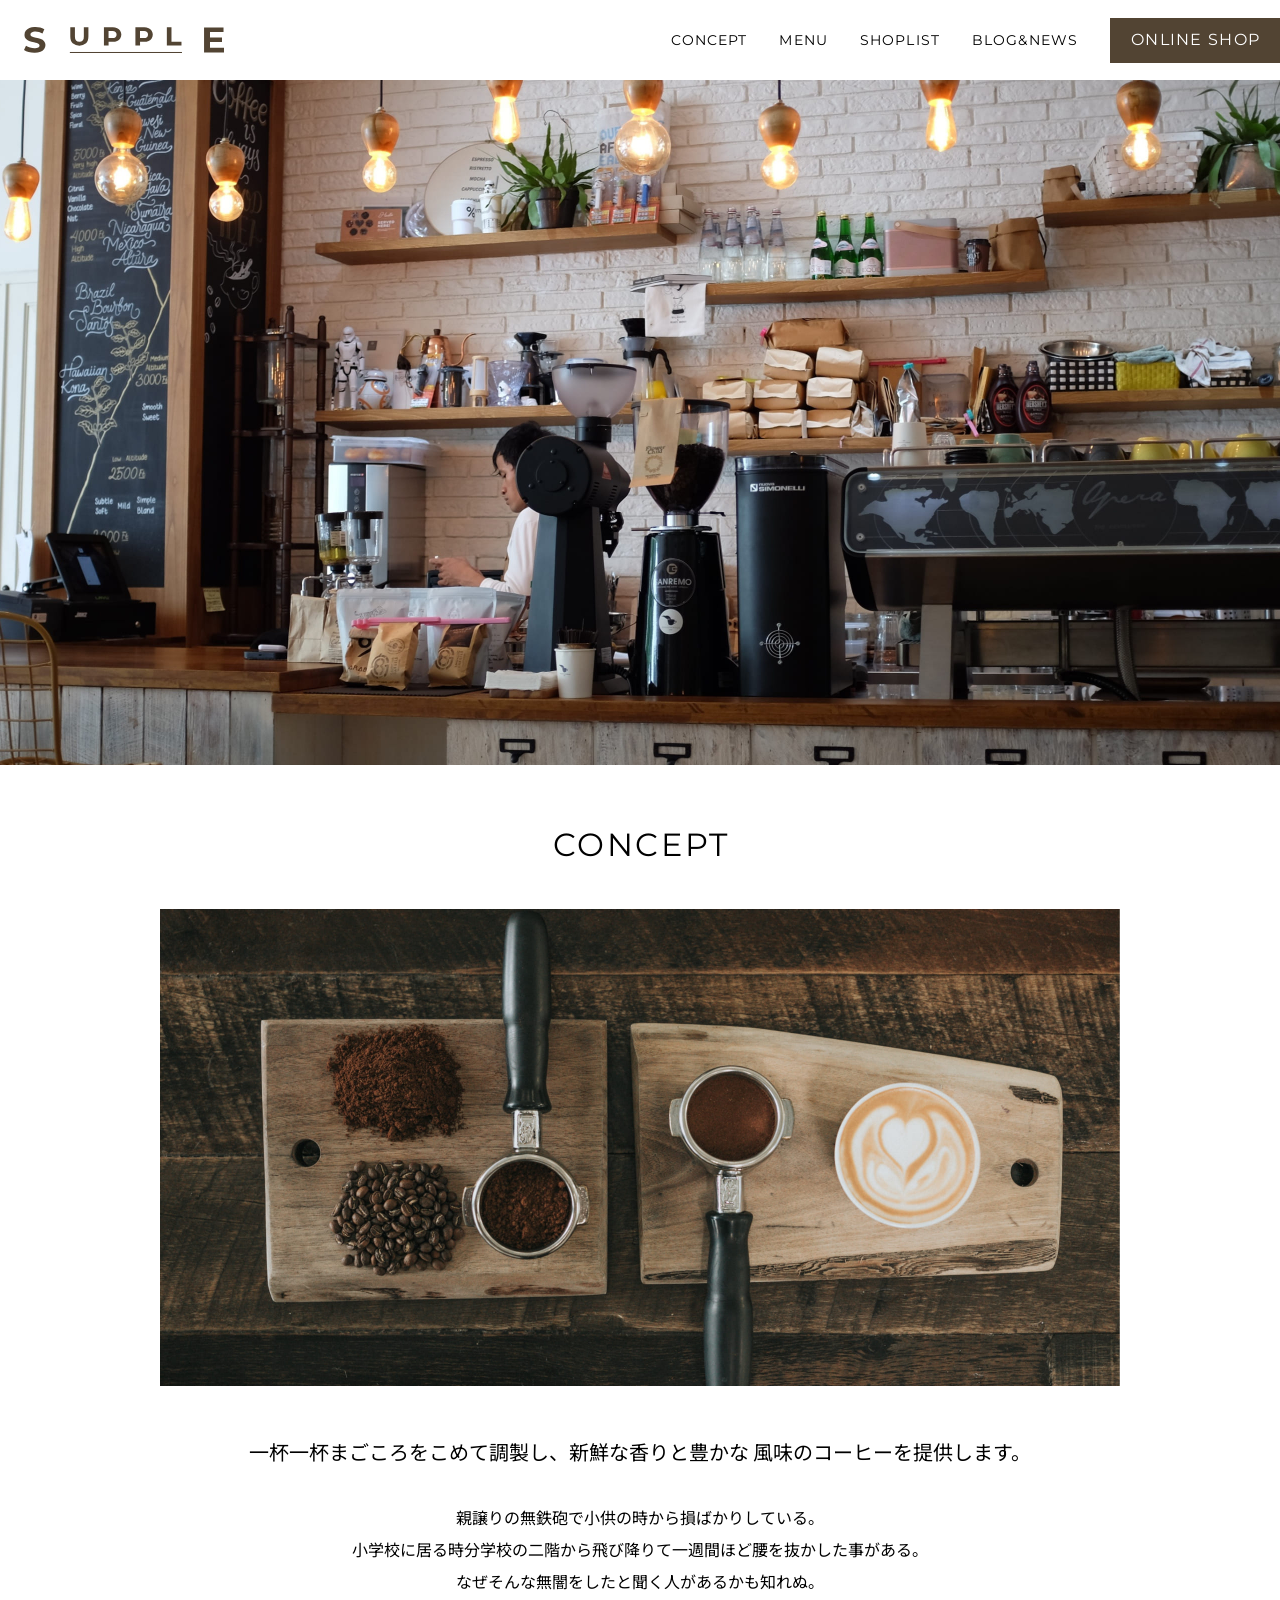
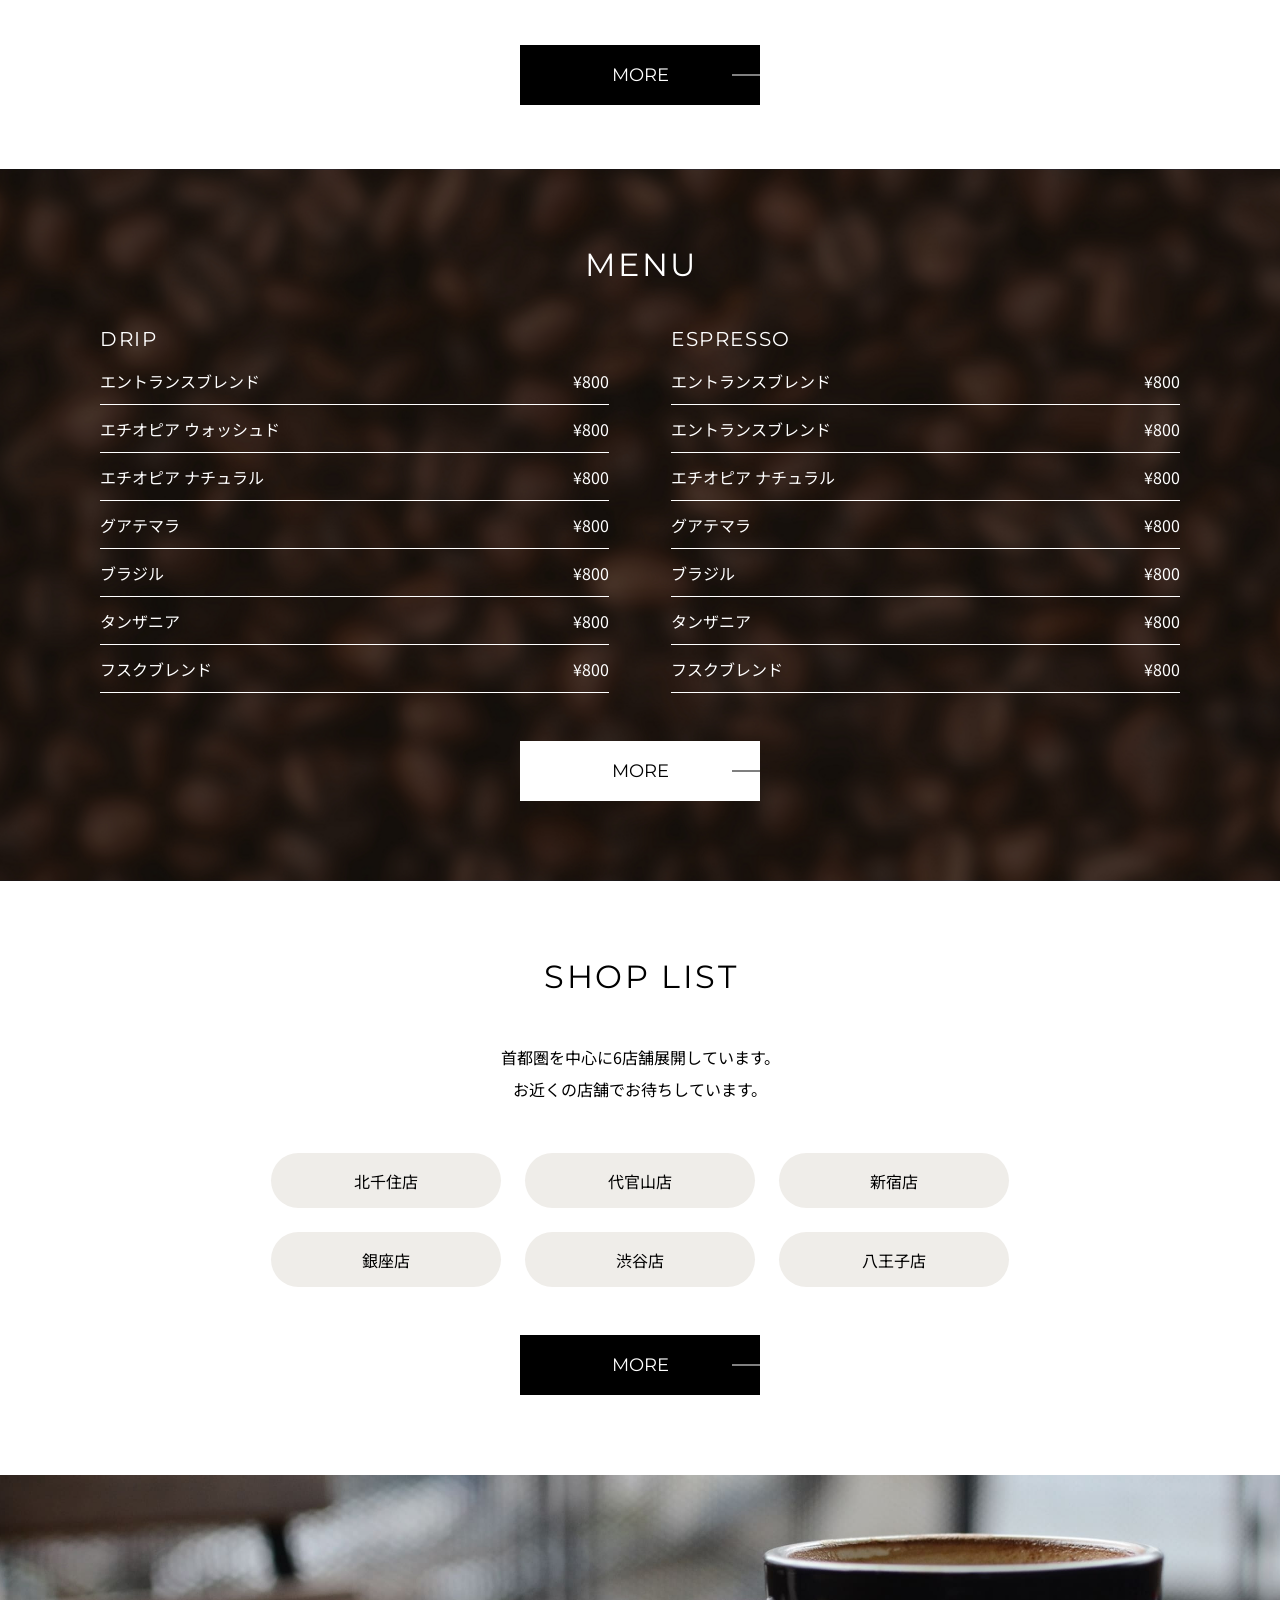
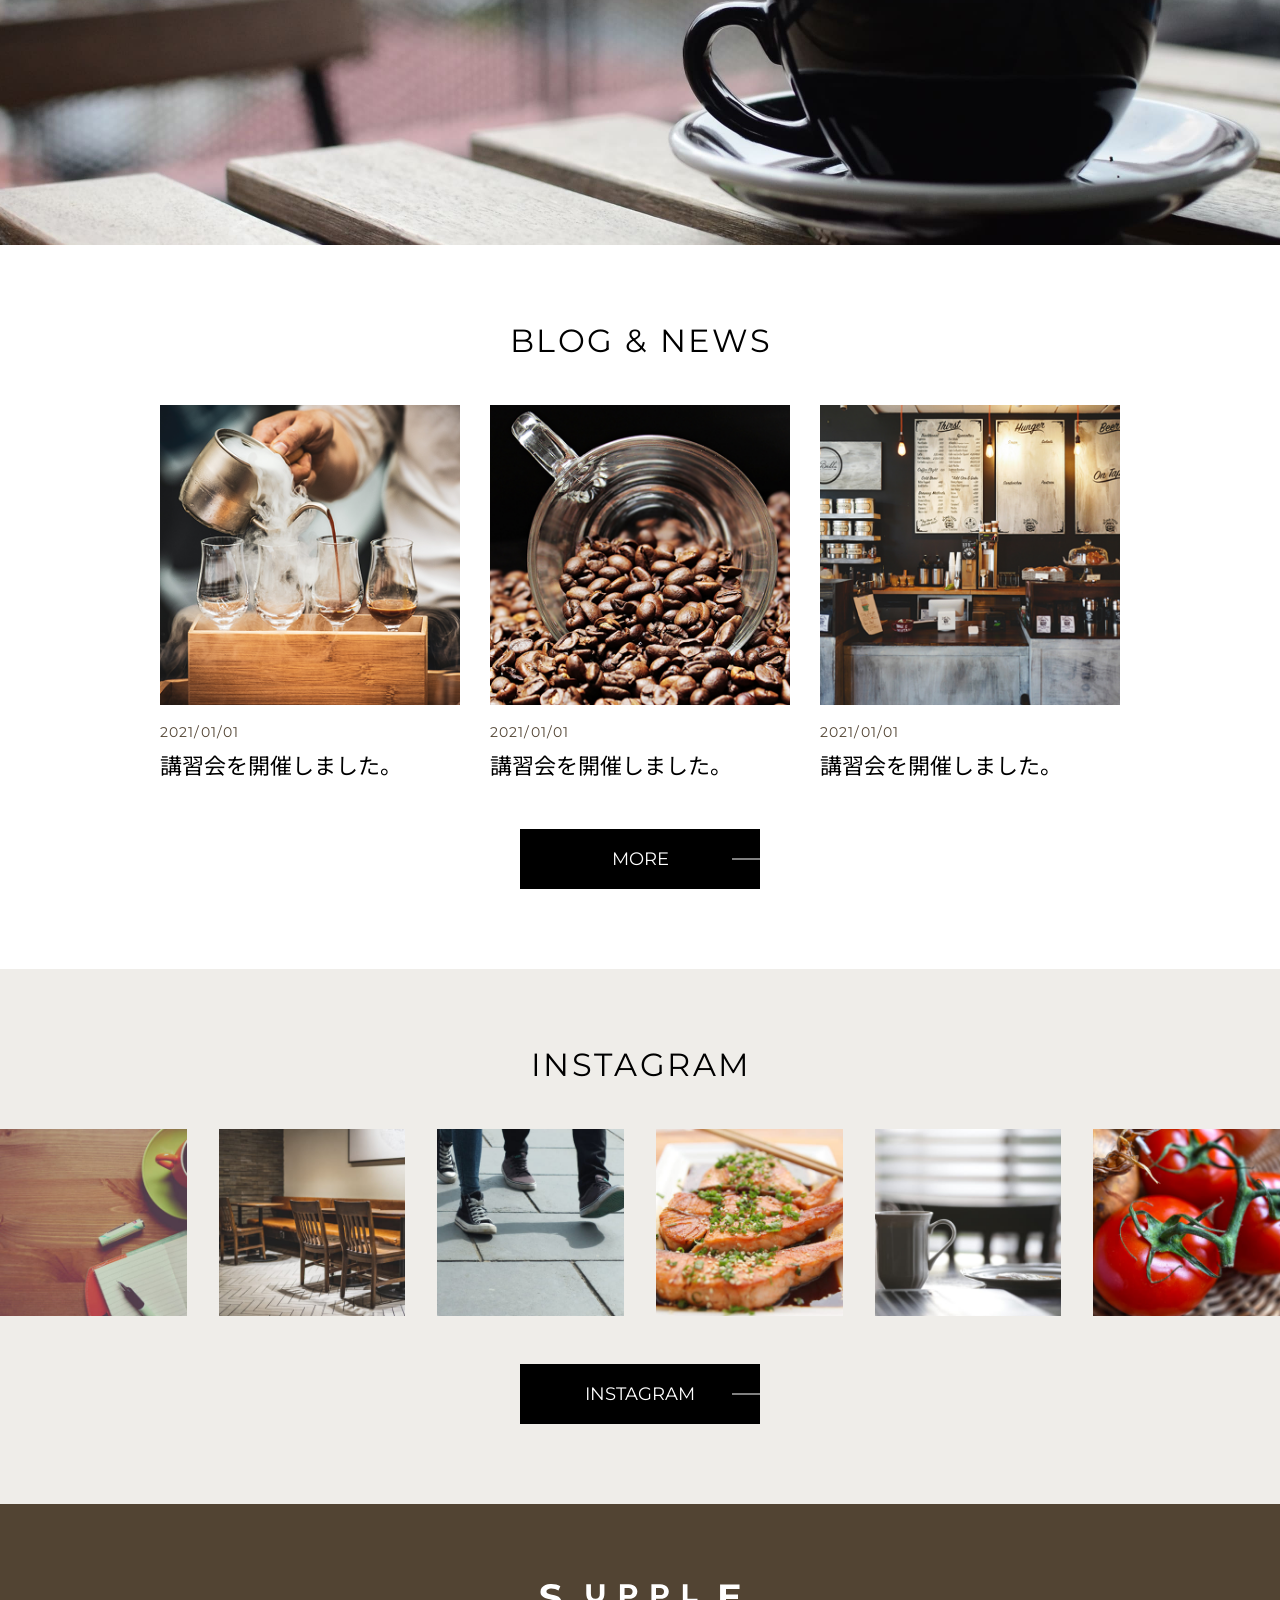
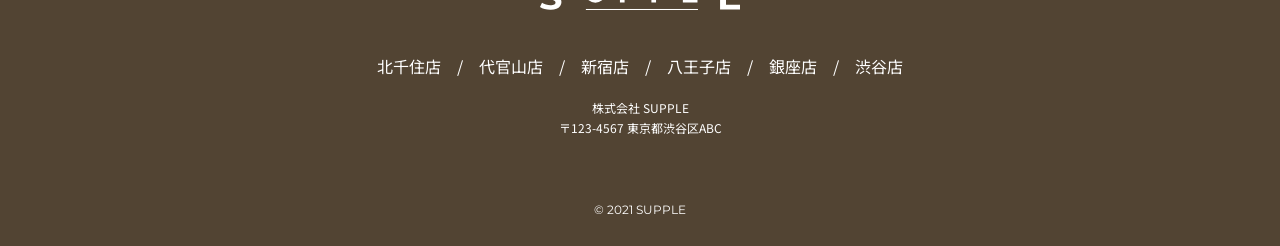
==== index.html @ 5e5ac9fe "Update and rename index.htm to index.html" ====
<!DOCTYPE html>
<html lang="ja">

<head>
    <meta charset="utf-8">
    <meta name="viewport" content="width=device-width,initial-scale=1" />
    <title>SUPPLE - コーヒー好きによるコーヒー好きのためのカフェ -</title>
    <meta name="description" content="SUPPLEはコーヒー好きのスタッフによるコーヒー好きのためのコーヒーだけを提供するこだわりのカフェです。" />
    <meta name="format-detection" content="telephone=no" />

    <!-- favicon/web-clip-icon -->
    <link rel="icon" href="favicon.ico" />
    <link rel="apple-touch-icon" href="webclip.png" />

    <!-- ogp -->
    <meta property="og:site_name" content="SUPPLE" />
    <meta property="og:url" content="#" />
    <meta property="og:type" content="website" />
    <meta property="og:title" content="SUPPLE - コーヒー好きによるコーヒー好きのためのカフェ -" />
    <meta property="og:description" content="SUPPLEはコーヒー好きのスタッフによるコーヒー好きのためのコーヒーだけを提供するこだわりのカフェです。" />
    <meta property="og:image" content="URL(絶対パス)" />
    <meta property="og:locale" content="ja_JP" />
    <meta name="twitter:card" content="summary_large_image" />
    <meta name="twitter:description" content="SUPPLEはコーヒー好きのスタッフによるコーヒー好きのためのコーヒーだけを提供するこだわりのカフェです。" />
    <meta name="twitter:image:src" content="URL(絶対パス)" />

    <!-- google fonts -->
    <link rel="preconnect" href="https://fonts.googleapis.com">
    <link rel="preconnect" href="https://fonts.gstatic.com" crossorigin>
    <link href="https://fonts.googleapis.com/css2?family=Montserrat:wght@400;700&family=Noto+Sans+JP&display=swap"
        rel="stylesheet">

    <!-- css -->
    <link rel="stylesheet" href="css/style.css" />

    <!-- js -->
    <script src="js/main.js" defer></script>
</head>

<body>
    <header class="header">
        <div class="header-wrapper">
            <div class="header-logo-nav-btn-wrapper">
                <h1 class="header-logo">
                    <a href="index.html">
                        <img class="header-logo-img" src="img/logo.svg" width="120" height="15" alt="SUPPLE">
                    </a>
                </h1>
                <div class="header-nav-btn-wrapper">
                    <nav class="header-nav header-nav--pc" aria-label="ヘッダーナビゲーション">
                        <ul class="header-nav-list header-nav-list--pc">
                            <li class="header-nav-item"><a href="concept.html">CONCEPT</a></li>
                            <li class="header-nav-item"><a href="menu.html">MENU</a></li>
                            <li class="header-nav-item"><a href="shoplist.html">SHOPLIST</a></li>
                            <li class="header-nav-item"><a href="blog-archive.html">BLOG&NEWS</a></li>
                        </ul>
                    </nav>
                    <a href="#" class="header-shop-button" target="_blank">
                        <span class="header-shop-button-text">ONLINE SHOP</span>
                    </a>
                </div>
            </div>
            <nav class="header-nav header-nav--sp" aria-label="ヘッダーナビゲーション">
                <ul class="header-nav-list header-nav-list--sp">
                    <li class="header-nav-item"><a href="concept.html">CONCEPT</a></li>
                    <li class="header-nav-item"><a href="menu.html">MENU</a></li>
                    <li class="header-nav-item"><a href="shoplist.html">SHOPLIST</a></li>
                    <li class="header-nav-item"><a href="blog-archive.html">BLOG&NEWS</a></li>
                </ul>
            </nav>
        </div>
    </header>

    <main>
        <div class="top-kv">
            <!-- 背景画像でキービジュアルを表示 -->
        </div>

        <section class="top-concept l-container-s">
            <h2 class="c-page-title">CONCEPT</h2>
            <div class="top-concept-wrapper u-mt">
                <img class="top-concept-img" src="img/pic-top-consept.jpg" width="324" height="162"
                    alt="コーヒー豆とラテアートが並んだ写真">
                <div class="top-concept-text-wrapper">
                    <p class="top-concept-main-text u-mt">
                        一杯一杯まごころをこめて調製し、新鮮な香りと豊かな 風味のコーヒーを提供します。
                    </p>
                    <p class="top-concept-sub-text">
                        <span>親譲りの無鉄砲で小供の時から損ばかりしている。</span>
                        <span>小学校に居る時分学校の二階から飛び降りて一週間ほど腰を抜かした事がある。</span>
                        <span>なぜそんな無闇をしたと聞く人があるかも知れぬ。</span>
                    </p>
                </div>
                <a class="c-button c-button--black c-button--center u-mt" href="concept.html">
                    <span class="c-button-text c-button-text--white">MORE</span>
                </a>
            </div>
        </section>

        <section class="top-menu">
            <div class="l-container u-ptb">
                <h2 class="c-page-title c-page-title--white">MENU</h2>
                <div class="top-menu-list-wrapper u-mt">
                    <div class="top-menu-list-box">
                        <h3 class="top-menu-title">DRIP</h3>
                        <ul class="top-menu-list">
                            <li class="top-menu-item">
                                <p class="top-menu-name">エントランスブレンド</p>
                                <p class="top-menu-price">¥800</p>
                            </li>
                            <li class="top-menu-item">
                                <p class="top-menu-name">エチオピア ウォッシュド</p>
                                <p class="top-menu-price">¥800</p>
                            </li>
                            <li class="top-menu-item">
                                <p class="top-menu-name">エチオピア ナチュラル</p>
                                <p class="top-menu-price">¥800</p>
                            </li>
                            <li class="top-menu-item">
                                <p class="top-menu-name">グアテマラ</p>
                                <p class="top-menu-price">¥800</p>
                            </li>
                            <li class="top-menu-item">
                                <p class="top-menu-name">ブラジル</p>
                                <p class="top-menu-price">¥800</p>
                            </li>
                            <li class="top-menu-item">
                                <p class="top-menu-name">タンザニア</p>
                                <p class="top-menu-price">¥800</p>
                            </li>
                            <li class="top-menu-item">
                                <p class="top-menu-name">フスクブレンド</p>
                                <p class="top-menu-price">¥800</p>
                            </li>
                        </ul>
                    </div>
                    <div class="top-menu-list-box">
                        <h3 class="top-menu-title">ESPRESSO</h3>
                        <ul class="top-menu-list">
                            <li class="top-menu-item">
                                <p class="top-menu-name">エントランスブレンド</p>
                                <p class="top-menu-price">¥800</p>
                            </li>
                            <li class="top-menu-item">
                                <p class="top-menu-name">エントランスブレンド</p>
                                <p class="top-menu-price">¥800</p>
                            </li>
                            <li class="top-menu-item">
                                <p class="top-menu-name">エチオピア ナチュラル</p>
                                <p class="top-menu-price">¥800</p>
                            </li>
                            <li class="top-menu-item">
                                <p class="top-menu-name">グアテマラ</p>
                                <p class="top-menu-price">¥800</p>
                            </li>
                            <li class="top-menu-item">
                                <p class="top-menu-name">ブラジル</p>
                                <p class="top-menu-price">¥800</p>
                            </li>
                            <li class="top-menu-item">
                                <p class="top-menu-name">タンザニア</p>
                                <p class="top-menu-price">¥800</p>
                            </li>
                            <li class="top-menu-item">
                                <p class="top-menu-name">フスクブレンド</p>
                                <p class="top-menu-price">¥800</p>
                            </li>
                        </ul>
                    </div>
                </div>
                <a class="c-button c-button--white c-button--center" href="menu.html">
                    <span class="c-button-text">MORE</span>
                </a>
            </div>
        </section>

        <section class="top-shop-list">
            <div class="l-container u-ptb">
                <div class="top-shop-list-wrapper">
                    <h2 class="c-page-title">SHOP LIST</h2>
                    <p class="top-shop-list-description u-mt">
                        <span>首都圏を中心に6店舗展開しています。</span>
                        <span>お近くの店舗でお待ちしています。</span>
                    </p>
                    <ul class="top-shop-list-box u-mt">
                        <li class="top-shop-list-item">北千住店</li>
                        <li class="top-shop-list-item">代官山店</li>
                        <li class="top-shop-list-item">新宿店</li>
                        <li class="top-shop-list-item">八王子店</li>
                        <li class="top-shop-list-item">銀座店</li>
                        <li class="top-shop-list-item">渋谷店</li>
                    </ul>
                    <a class="c-button c-button--black c-button--center u-mt" href="shoplist.html">
                        <span class="c-button-text c-button-text--white">MORE</span>
                    </a>
                </div>
            </div>
        </section>

        <div class="top-separate-bg">
            <!-- 背景画像でキービジュアルを表示 -->
        </div>

        <section class="top-blog-news">
            <div class="l-container-s u-ptb">
                <h2 class="c-page-title">BLOG & NEWS</h2>
                <div class="top-blog-news-card-wrapper u-mt">
                    <div class="c-posts-card-list">
                        <article class="c-post-card">
                            <a href="blog-single.html" class="c-post-card-link">
                                <img class="c-post-card-img" src="img/thumb-post.png" width="324" height="324"
                                    alt="コーヒー豆を注ぐ様子の写真">
                                <div class="c-date-wrapper">
                                    <time class="c-date-text" datetime="2021-01-01">2021/01/01</time>
                                    <p class="c-date-title">講習会を開催しました。</p>
                                </div>
                            </a>
                        </article>
                        <article class="c-post-card">
                            <a href="blog-single.html" class="c-post-card-link">
                                <img class="c-post-card-img" src="img/thumb-post02.png" width="324" height="324"
                                    alt="コーヒー豆がグラスから溢れる様子の写真">
                                <div class="c-date-wrapper">
                                    <time class="c-date-text" datetime="2021-01-01">2021/01/01</time>
                                    <p class="c-date-title">講習会を開催しました。</p>
                                </div>
                            </a>
                        </article>
                        <article class="c-post-card">
                            <a href="blog-single.html" class="c-post-card-link">
                                <img class="c-post-card-img" src="img/thumb-post03.png" width="324" height="324"
                                    alt="木目調で落ち着いた店舗のレジ前の写真">
                                <div class="c-date-wrapper">
                                    <time class="c-date-text" datetime="2021-01-01">2021/01/01</time>
                                    <p class="c-date-title">講習会を開催しました。</p>
                                </div>
                            </a>
                        </article>
                    </div>
                </div>
                <a class="c-button c-button--black c-button--center u-mt" href="blog-archive.html">
                    <span class="c-button-text c-button-text--white">MORE</span>
                </a>
            </div>
        </section>

        <section class="c-instagram">
            <div class="u-ptb">
                <h2 class="c-page-title">INSTAGRAM</h2>
                <div class="c-instagram-gridbox u-mt">
                    <img class="c-instagram-gridbox-item" src="img/pic-instagram-post.jpg" width="201" height="201"
                        alt="コーヒーとノート">
                    <img class="c-instagram-gridbox-item" src="img/pic-instagram-post02.jpg" width="201" height="201"
                        alt="店内の様子">
                    <img class="c-instagram-gridbox-item" src="img/pic-instagram-post03.jpg" width="201" height="201"
                        alt="店舗へ向かう様子">
                    <img class="c-instagram-gridbox-item" src="img/pic-instagram-post04.jpg" width="201" height="201"
                        alt="カフェメニューのグリル">
                    <img class="c-instagram-gridbox-item" src="img/pic-instagram-post05.jpg" width="201" height="201"
                        alt="テーブルの上に置かれたコーヒーの白黒写真">
                    <img class="c-instagram-gridbox-item" src="img/pic-instagram-post06.jpg" width="201" height="201"
                        alt="プチトマトの写真">
                </div>
                <a class="c-button c-button--center c-button--black u-mt" href="#">
                    <span class="c-button-text c-button-text--white">INSTAGRAM</span>
                </a>
            </div>
        </section>
    </main>

    <footer class="footer">
        <div class="l-container">
            <div class="footer-logo">
                <a href="index.html">
                    <img src="img/logo-white.svg" width="200" height="26" alt="supple" loading="lazy" />
                </a>
            </div>

            <nav class="footer-shop-nav" aria-label="フッターナビゲーション">
                <ul class="footer-shop-list">
                    <li class="footer-shop-item">北千住店</li>
                    <li class="footer-shop-item">代官山店</li>
                    <li class="footer-shop-item">新宿店</li>
                    <li class="footer-shop-item">八王子店</li>
                    <li class="footer-shop-item">銀座店</li>
                    <li class="footer-shop-item">渋谷店</li>
                </ul>
            </nav>

            <div class="footer-company-information">
                <span>株式会社 SUPPLE</span>
                <span>〒123-4567 東京都渋谷区ABC</span>
            </div>

            <small class="footer-copyright">&copy; 2021 SUPPLE</small>
        </div>
    </footer>
</body>

</html>
---- css/style.css ----
@charset "UTF-8";
/* ▼ グローバル ▼ */
/*!
global > color
------------------------------
*/
:root {
  --color-bg-primary: #524433;
  --color-bg-secondary: #efede9;
  --color-bg-black: #000000;
  --color-bg-white: #ffffff;
  --color-border-black: #000000;
  --color-border-white: #ffffff;
  --color-font-primary: #524433;
  --color-font-white: #ffffff;
  --color-font-base: #000000;
}

/*!
  global > content-width
  ------------------------------
  */
:root {
  --width-content-s: 960px;
  --width-content: 1080px;
  --width-content-l: 1200px;
}

/*!
  global > font
  ------------------------------
  */
:root {
  --font-family-base: "Noto Sans JP", sans-serif;
  --font-family-english: "Montserrat", sans-serif;
}

/* ▼ ファンデーション ▼ */
/*!
  foundation > reset
  ------------------------------
  */
html {
  color: #000;
  background: #fff;
}

body,
div,
dl,
dt,
dd,
ul,
ol,
li,
h1,
h2,
h3,
h4,
h5,
h6,
pre,
code,
form,
fieldset,
legend,
input,
textarea,
p,
blockquote,
th,
td {
  margin: 0;
  padding: 0;
}

table {
  border-collapse: collapse;
  border-spacing: 0;
  width: 100%;
}

fieldset,
img {
  border: 0;
}

address,
caption,
cite,
code,
dfn,
em,
strong,
th,
var {
  font-style: normal;
  font-weight: normal;
}

ol,
ul {
  list-style: none;
}

caption,
th {
  text-align: left;
}

h1,
h2,
h3,
h4,
h5,
h6 {
  font-size: 100%;
  font-weight: normal;
}

q:before,
q:after {
  content: "";
}

abbr,
acronym {
  border: 0;
  font-variant: normal;
}

sup {
  display: block;
}

sub {
  vertical-align: text-bottom;
}

input,
textarea,
select,
button {
  color: inherit;
  font-family: inherit;
  font-size: inherit;
  font-weight: inherit;
  line-height: inherit;
  font-size: 100%;
  border-radius: 0;
  border: none;
  appearance: none;
  -webkit-appearance: none;
  background-color: inherit;
}

input,
textarea,
select {
  font-size: 16px;
}

textarea {
  resize: vertical;
  display: block;
}

button {
  padding: 0;
  cursor: pointer;
}

legend {
  color: #000;
}

main {
  display: block;
}

a {
  text-decoration: none;
  color: inherit;
}

img {
  width: 100%;
  height: auto;
  vertical-align: bottom;
}

svg {
  display: block;
}

* {
  -webkit-font-smoothing: antialiased;
  -moz-osx-font-smoothing: grayscale;
  box-sizing: border-box;
}

*::before,
*::after {
  box-sizing: border-box;
}

/*!
  foundation > base
  ------------------------------
  */
body {
  line-height: 2;
  font-size: 14px;
  color: var(--color-font-base);
  font-family: var(--font-family-base);
}
@media screen and (min-width: 768px) {
  body {
    font-size: 16px;
  }
}

/* ▼ ユーティリティー ▼ */
/*!
  utility > utility
  ------------------------------
  */
.u-mt {
  margin-top: 40px !important;
}
@media screen and (min-width: 768px) {
  .u-mt {
    margin-top: 48px !important;
  }
}

.u-ptb {
  padding: 64px 0 !important;
}
@media screen and (min-width: 768px) {
  .u-ptb {
    padding: 80px 0 !important;
  }
}

.u-visually-hidden {
  position: absolute !important;
  white-space: nowrap !important;
  width: 1px !important;
  height: 1px !important;
  overflow: hidden !important;
  border: 0 !important;
  padding: 0 !important;
  clip: rect(0 0 0 0) !important;
  clip-path: inset(50%) !important;
  margin: -1px !important;
}

/* ▼ コンポーネント ▼ */
/*!
  component > button
  ------------------------------
  */
.c-button {
  display: grid;
  width: 220px;
  height: 50px;
  place-items: center;
  position: relative;
  transition: all 0.6s;
}
@media screen and (min-width: 768px) {
  .c-button {
    width: 240px;
    height: 60px;
  }
}
@media (any-hover: hover) {
  .c-button:hover {
    scale: 1.2;
  }
}

.c-button--center {
  margin-inline: auto;
}

.c-button--black {
  background-color: var(--color-bg-black);
}

.c-button--white {
  background-color: var(--color-bg-white);
}

.c-button--black::after {
  content: "";
  width: 24px;
  height: 1px;
  position: absolute;
  right: 0;
  top: 50%;
  transform: translate(0, -50%);
  background-color: var(--color-border-white);
}

.c-button--white::after {
  content: "";
  width: 24px;
  height: 1px;
  position: absolute;
  right: 0;
  top: 50%;
  transform: translate(0, -50%);
  background-color: var(--color-border-black);
}
@media screen and (min-width: 768px) {
  .c-button--black::after,
  .c-button--white::after {
    width: 28px;
  }
}

.c-button-text {
  font-family: var(--font-family-english);
  line-height: 1;
}
@media screen and (min-width: 768px) {
  .c-button-text {
    font-size: 18px;
  }
}

.c-button-text--white {
  color: var(--color-font-white);
}

/*!
  component > page-title
  ------------------------------
  */
.c-page-title {
  font-size: 24px;
  font-family: var(--font-family-english);
  letter-spacing: 0.08em;
  padding-left: 0.08em;
  line-height: 1;
  text-align: center;
}
@media screen and (min-width: 768px) {
  .c-page-title {
    font-size: 32px;
  }
}

.c-page-title--white {
  color: var(--color-font-white);
}

/*!
  component > page-kv
  ------------------------------
  */
.c-page-kv {
  width: 100%;
  height: 180px;
  padding-left: 18px;
  display: grid;
  align-items: center;
}
@media screen and (min-width: 768px) {
  .c-page-kv {
    height: 460px;
    padding: 0 143px;
  }
}

.c-page-kv--concept {
  background-image: url(../img/bg-concept-kv-sp.jpg);
  background-repeat: no-repeat;
  background-size: cover;
  background-position: center;
}
@media screen and (min-width: 768px) {
  .c-page-kv--concept {
    background-image: url(../img/bg-concept-kv.jpg);
  }
}

.c-page-kv--menu {
  background-image: url(../img/bg-menu-kv-sp.jpg);
  background-repeat: no-repeat;
  background-size: cover;
  background-position: center;
}
@media screen and (min-width: 768px) {
  .c-page-kv--menu {
    background-image: url(../img/bg-menu-kv.jpg);
  }
}

.c-page-kv-shoplist {
  background-image: url(../img/bg-shoplist-kv-sp.jpg);
  background-repeat: no-repeat;
  background-size: cover;
  background-position: center;
}
@media screen and (min-width: 768px) {
  .c-page-kv-shoplist {
    background-image: url(../img/bg-shoplist-kv.jpg);
  }
}

.c-page-kv--blog {
  background-image: url(../img/bg-blog-kv-sp.jpg);
  background-repeat: no-repeat;
  background-size: cover;
  background-position: center;
}
@media screen and (min-width: 768px) {
  .c-page-kv--blog {
    background-image: url(../img/bg-blog-kv.jpg);
  }
}

.c-page-kv--error {
  background-image: url(../img/bg-error-kv-sp.jpg);
  background-repeat: no-repeat;
  background-size: cover;
  background-position: bottom;
}
@media screen and (min-width: 768px) {
  .c-page-kv--404 {
    background-image: url(../img/bg-error-kv.jpg);
  }
}

.c-page-kv-title {
  color: var(--color-font-white);
  font-family: var(--font-family-english);
  font-size: 26px;
  letter-spacing: 0.08em;
  line-height: 1;
}
@media screen and (min-width: 768px) {
  .c-page-kv-title {
    font-size: 36px;
  }
}

/*!
  component > page-nation
  ------------------------------
  */
.c-page-nation-list {
  display: flex;
  justify-content: center;
  gap: 8px;
}

.c-page-nation-item {
  display: grid;
  place-items: center;
  width: 32px;
  height: 32px;
  line-height: 1;
  border: solid 1px var(--color-border-black);
  position: relative;
}
@media screen and (min-width: 768px) {
  .c-page-nation-item {
    width: 40px;
    height: 40px;
  }
}

.c-page-nation-item:nth-of-type(4) {
  border: none;
}

.c-page-nation-item--prev::before,
.c-page-nation-item--next::before {
  content: "";
  display: block;
  width: 8px;
  aspect-ratio: 1/1;
  border-top: 1px solid var(--color-border-black);
  border-right: 1px solid var(--color-border-black);
  position: absolute;
  top: 50%;
  left: 50%;
  translate: -50% -50%;
  pointer-events: none;
}

.c-page-nation-item--prev::before {
  rotate: -135deg;
}

.c-page-nation-item--next::before {
  rotate: 45deg;
}

.is-page-nation-item {
  color: var(--color-font-white);
  background-color: var(--color-bg-black);
  pointer-events: none;
}

.c-page-nation-link {
  display: grid;
  place-items: center;
  width: 100%;
  height: 100%;
}

/*!
  component > date
  ------------------------------
  */
.c-date-wrapper {
  display: grid;
  gap: 8px;
}

.c-date-text {
  font-family: var(--font-family-english);
  color: var(--color-font-primary);
  font-size: 12px;
  line-height: 1;
  letter-spacing: 0.08em;
}
@media screen and (min-width: 768px) {
  .c-date-text {
    font-size: 14px;
  }
}

.c-date-title {
  font-size: 18px;
  line-height: 1.55;
}
@media screen and (min-width: 768px) {
  .c-date-title {
    font-size: 22px;
  }
}

.c-date-title--large {
  font-size: 22px;
}
@media screen and (min-width: 768px) {
  .c-date-title--large {
    font-size: 26px;
  }
}

/*!
  component > post
  ------------------------------
  */
.c-post-card-link {
  display: grid;
  gap: 16px;
  transition: all 0.4s;
}
@media screen and (min-width: 768px) {
  .c-post-card-link {
    gap: 20px;
  }
}
@media (any-hover: hover) {
  .c-post-card-link:hover {
    opacity: 0.8;
    scale: 1.1;
  }
}

/*!
  component > posts
  ------------------------------
  */
.c-posts-card-list {
  display: grid;
  gap: 40px;
}
@media screen and (min-width: 500px) {
  .c-posts-card-list {
    display: grid;
    grid-template-columns: repeat(2, 1fr);
    gap: 48px 30px;
  }
}
@media screen and (min-width: 900px) {
  .c-posts-card-list {
    display: grid;
    grid-template-columns: repeat(3, 1fr);
  }
}

/*!
  component > instagram
  ------------------------------
  */
.c-instagram {
  background-color: var(--color-bg-secondary);
}

.c-instagram-gridbox {
  display: grid;
  grid-template-columns: repeat(3, 1fr);
  gap: 8px 9px;
}
@media screen and (min-width: 900px) {
  .c-instagram-gridbox {
    grid-template-columns: repeat(6, 1fr);
    gap: 32px;
  }
}

/* ▼ レイアウト ▼ */
/*!
  layout > container
  ------------------------------
  */
.l-container-l,
.l-container,
.l-container-s {
  width: 90%;
  margin: 0 auto;
}

.l-container-s {
  max-width: var(--width-content-s);
}

.l-container {
  max-width: var(--width-content);
}

.l-container-l {
  max-width: var(--width-content-l);
}

/*!
  layout > header
  ------------------------------
  */
.header-logo-nav-btn-wrapper {
  display: flex;
  gap: 82px;
  justify-content: end;
  align-items: center;
  height: 72px;
  padding: 16px 0;
}
@media screen and (min-width: 361px) {
  .header-logo-nav-btn-wrapper {
    justify-content: center;
  }
}
@media screen and (min-width: 900px) {
  .header-logo-nav-btn-wrapper {
    justify-content: space-between;
    height: 80px;
    padding-left: 24px;
  }
}
@media screen and (min-width: 768px) {
  .header-nav-btn-wrapper {
    display: flex;
    gap: 32px;
    align-items: center;
  }
}

.header-logo {
  width: 100%;
  max-width: 120px;
  height: auto;
}
@media screen and (min-width: 768px) {
  .header-logo {
    min-width: 200px;
  }
}

.header-logo img {
  display: block;
}

.header-nav {
  font-family: var(--font-family-english);
  font-size: 12px;
  letter-spacing: 0.08em;
}
@media screen and (min-width: 768px) {
  .header-nav {
    font-size: 14px;
  }
}

.header-nav--pc {
  display: none;
}
@media screen and (min-width: 900px) {
  .header-nav--pc {
    display: block;
  }
}

.header-nav--sp {
  display: grid;
  place-items: center;
  color: var(--color-font-white);
  background-color: var(--color-bg-primary);
  height: 40px;
}
@media screen and (min-width: 900px) {
  .header-nav--sp {
    display: none;
  }
}

.header-nav-list {
  display: flex;
}

.header-nav-list--sp {
  width: 320px;
  overflow: scroll;
  scrollbar-width: none;
}

.header-nav-list--sp::-webkit-scrollbar {
  display: none;
}

.header-nav-list--sp li {
  display: flex;
  align-items: center;
}

.header-nav-list--sp li:not(:last-of-type)::after {
  content: "";
  display: inline-block;
  background-color: var(--color-border-white);
  width: 1px;
  height: 15px;
  margin: 0 16px;
}

@media screen and (min-width: 768px) {
  .header-nav-list--pc {
    gap: 32px;
  }
}

.header-shop-button {
  display: grid;
  place-items: center;
  color: var(--color-font-white);
  background-color: var(--color-bg-primary);
  width: 140px;
  height: 40px;
}
@media screen and (min-width: 768px) {
  .header-shop-button {
    width: 170px;
    height: 45px;
  }
}

.header-shop-button-text {
  font-family: var(--font-family-english);
  font-size: 12px;
  letter-spacing: 0.08em;
  padding-left: 0.08em;
}
@media screen and (min-width: 768px) {
  .header-shop-button-text {
    font-size: 16px;
  }
}

/*!
  layout > footer
  ------------------------------
  */
.footer {
  background-color: var(--color-bg-primary);
  color: var(--color-font-white);
  padding: 64px 0 16px 0;
}
@media screen and (min-width: 768px) {
  .footer {
    padding: 80px 0 24px;
  }
}

.footer-logo {
  width: 120px;
  margin-inline: auto;
}
@media screen and (min-width: 768px) {
  .footer-logo {
    width: 200px;
  }
}

.footer-logo img {
  display: block;
}

.footer-shop-nav {
  margin-top: 24px;
}
@media screen and (min-width: 768px) {
  .footer-shop-nav {
    margin-top: 40px;
  }
}

.footer-shop-list {
  display: flex;
  flex-wrap: wrap;
  justify-content: center;
}

.footer-shop-item:not(:first-of-type)::before {
  content: "/";
  display: inline-block;
  margin: 0 14px;
}
@media screen and (min-width: 768px) {
  .footer-shop-item:not(:first-child)::before {
    margin: 0 16px;
  }
}

.footer-company-information {
  margin-top: 20px;
  display: grid;
  gap: 8px;
}

.footer-company-information span {
  display: block;
  font-size: 12px;
  line-height: 1;
  text-align: center;
}

.footer-copyright {
  font-family: var(--font-family-english);
  display: block;
  font-size: 12px;
  text-align: center;
  margin-top: 50px;
}
@media screen and (min-width: 768px) {
  .footer-copyright {
    margin-top: 64px;
  }
}

/* ▼ 固有ページ ▼ */
/*!
  page > top
  ------------------------------
  */
/* トップ_キービジュアル */
.top-kv {
  background-image: url(../img/bg-top-kv-sp.jpg);
  height: 500px;
  background-repeat: no-repeat;
  background-position: center;
  background-size: cover;
}
@media screen and (min-width: 768px) {
  .top-kv {
    background-image: url(../img/bg-top-kv.jpg);
    height: 685px;
  }
}
/* トップ_コンセプト */
.top-concept {
  padding: 64px 0;
}

.top-concept-text-wrapper {
  display: grid;
  gap: 24px;
  text-align: center;
}
@media screen and (min-width: 768px) {
  .top-concept-text-wrapper {
    gap: 32px;
  }
}
.top-concept-main-text {
  font-size: 16px;
  line-height: 1.75;
}
@media screen and (min-width: 768px) {
  .top-concept-main-text {
    font-size: 20px;
  }
}

@media screen and (min-width: 690px) {
  .top-concept-sub-text span:nth-child(2) {
    display: block;
  }
}

/* トップ_メニュー */
.top-menu {
  background-image: url(../img/bg-top-menu-sp.jpg);
  background-repeat: no-repeat;
  background-position: center;
  background-size: cover;
}
@media screen and (min-width: 768px) {
  .top-menu {
    background-image: url(../img/bg-top-menu.jpg);
  }
}

.top-menu-title {
  font-family: var(--font-family-english);
  font-size: 18px;
  line-height: 1;
  letter-spacing: 0.08em;
  margin-bottom: 16px;
}
@media screen and (min-width: 768px) {
  .top-menu-title {
    font-size: 20px;
  }
}

.top-menu-list-wrapper {
  display: flex;
  flex-direction: column;
  gap: 40px;
  color: var(--color-font-white);
  margin-bottom: 40px;
}
@media screen and (min-width: 768px) {
  .top-menu-list-wrapper {
    flex-direction: initial;
    justify-content: center;
    gap: 62px;
    margin-bottom: 48px;
  }
}

@media screen and (min-width: 768px) {
  .top-menu-list-box {
    width: 100%;
  }
}

.top-menu-item {
  display: flex;
  justify-content: space-between;
  border-bottom: 1px solid var(--color-border-white);
  padding-bottom: 7px;
}

.top-menu-item:not(:first-of-type) {
  padding-top: 8px;
}

/* トップ_ショップリスト */
.top-shop-list-description {
  text-align: center;
}

.top-shop-list-description span:first-child {
  display: block;
}

.top-shop-list-box {
  display: grid;
  grid-template-columns: repeat(2, 1fr);
  place-items: center;
  gap: 16px 14px;
}
@media screen and (min-width: 600px) {
  .top-shop-list-box {
    max-width: 738px;
    grid-template-columns: repeat(3, 1fr);
    gap: 24px;
    margin-inline: auto;
  }
}
@media screen and (min-width: 800px) {
  .top-shop-list-box {
    max-width: 738px;
    margin-inline: auto;
  }
}

.top-shop-list-item {
  display: grid;
  place-items: center;
  width: 155px;
  height: 45px;
  background-color: var(--color-bg-secondary);
  border-radius: 100vh;
}
@media screen and (min-width: 800px) {
  .top-shop-list-item {
    width: 230px;
    height: 55px;
  }
}

@media screen and (min-width: 600px) {
  .top-shop-list-item:nth-of-type(4) {
    order: 3;
  }
}

/* セパレート背景画像 */
.top-separate-bg {
  background-image: url(../img/bg-top-separate-sp.jpg);
  background-repeat: no-repeat;
  background-size: cover;
  background-position: center;
  height: 170px;
}
@media screen and (min-width: 786px) {
  .top-separate-bg {
    background-image: url(../img/bg-top-separate.jpg);
    height: 370px;
  }
}

/*!
  page > concept
  ------------------------------
  */
.concept-top-bg {
  background-image: url(../img/pic-concept.jpg);
  background-repeat: no-repeat;
  background-size: cover;
  background-position: center;
  height: 80px;
}
@media screen and (min-width: 768px) {
  .concept-top-bg {
    height: 270px;
  }
}

.concept-text-wrapper {
  display: grid;
  gap: 24px;
  text-align: center;
}
@media screen and (min-width: 768px) {
  .concept-text-wrapper {
    gap: 32px;
  }
}
.concept-main-text {
  font-size: 16px;
  line-height: 1.75;
}
@media screen and (min-width: 768px) {
  .concept-main-text {
    font-size: 20px;
  }
}

@media screen and (min-width: 690px) {
  .concept-sub-text span:nth-child(2) {
    display: block;
  }
}

.concept-bottom-bg {
  background-image: url(../img/pic-concept02.jpg);
  background-repeat: no-repeat;
  background-size: cover;
  background-position: center;
  height: 80px;
}
@media screen and (min-width: 768px) {
  .concept-bottom-bg {
    height: 270px;
  }
}

/*!
  page > menu
  ------------------------------
  */
.menu-text-wrapper {
  display: grid;
  gap: 24px;
  text-align: center;
}

.menu-list-item {
  display: flex;
  flex-direction: column;
  gap: 16px;
}
@media screen and (min-width: 361px) {
  .menu-list-item {
    align-items: center;
    text-align: center;
  }
}
@media screen and (min-width: 768px) {
  .menu-list-item {
    flex-direction: initial;
    gap: 48px;
    text-align: initial;
  }
}

.menu-list-img {
  width: 324px;
  height: auto;
}
@media screen and (min-width: 768px) {
  .menu-list-img {
    width: 280px;
  }
}

.menu-list-name {
  line-height: 1;
  font-size: 16px;
}
@media screen and (min-width: 768px) {
  .menu-list-name {
    font-size: 20px;
  }
}

.menu-sub-text span:nth-child(2) {
  display: block;
}

.menu-list-fee {
  line-height: 1;
  margin-top: 12px;
}
@media screen and (min-width: 768px) {
  .menu-list-fee {
    margin-top: 16px;
  }
}

.menu-list-description {
  margin-top: 12px;
}
@media screen and (min-width: 768px) {
  .menu-list-description {
    margin-top: 24px;
  }
}

/*!
  page > shop-list
  ------------------------------
  */
@media screen and (min-width: 600px) {
  .shop-list-box {
    display: grid;
    grid-template-columns: repeat(2, 1fr);
    gap: 24px;
  }
}
@media screen and (min-width: 1160px) {
  .shop-list-box {
    gap: 0;
  }
}

.shop-list-item {
  display: flex;
  flex-direction: column;
  gap: 16px;
}
@media screen and (min-width: 1160px) {
  .shop-list-item {
    flex-direction: initial;
    gap: 24px;
    align-items: center;
  }
}

@media screen and (min-width: 600px) {
  .shop-list-item:nth-of-type(2) {
    margin-top: 0 !important;
  }
}

@media screen and (min-width: 768px) {
  .shop-list-img {
    width: 285px;
    height: auto;
  }
}

.shop-list-contents {
  font-size: 12px;
  line-height: 1.55;
  display: grid;
  gap: 4px;
}
@media screen and (min-width: 768px) {
  .shop-list-contents {
    font-size: 14px;
  }
}

.shop-list-name {
  font-size: 16px;
}
@media screen and (min-width: 768px) {
  .shop-list-name {
    font-size: 20px;
  }
}

.shop-list-tel {
  font-size: 18px;
  font-family: var(--font-family-english);
}
@media screen and (min-width: 768px) {
  .shop-list-tel {
    font-size: 22px;
  }
}

.shop-list-tel-sp {
  display: block;
}
@media screen and (min-width: 768px) {
  .shop-list-tel-sp {
    display: none;
  }
}

.shop-list-tel-pc {
  display: none;
}
@media screen and (min-width: 768px) {
  .shop-list-tel-pc {
    display: block;
  }
}

/*!
  page > single
  ------------------------------
  */
.blog-single-header {
  display: grid;
  gap: 14px;
}
@media screen and (min-width: 768px) {
  .blog-single-header {
    gap: 18px;
  }
}

.blog-single-text-wrapper {
  display: grid;
  gap: 32px;
}
@media screen and (min-width: 768px) {
  .blog-single-text-wrapper {
    gap: 40px;
  }
}

/*!
  page > error
  ------------------------------
  */
.error-wrapper {
  width: 90%;
  margin: 0 auto;
  text-align: center;
}
@media screen and (min-width: 768px) {
  .error-wrapper {
    max-width: fit-content;
  }
}

@media screen and (min-width: 768px) {
  .error-message span:nth-child(2) {
    display: block;
  }
}
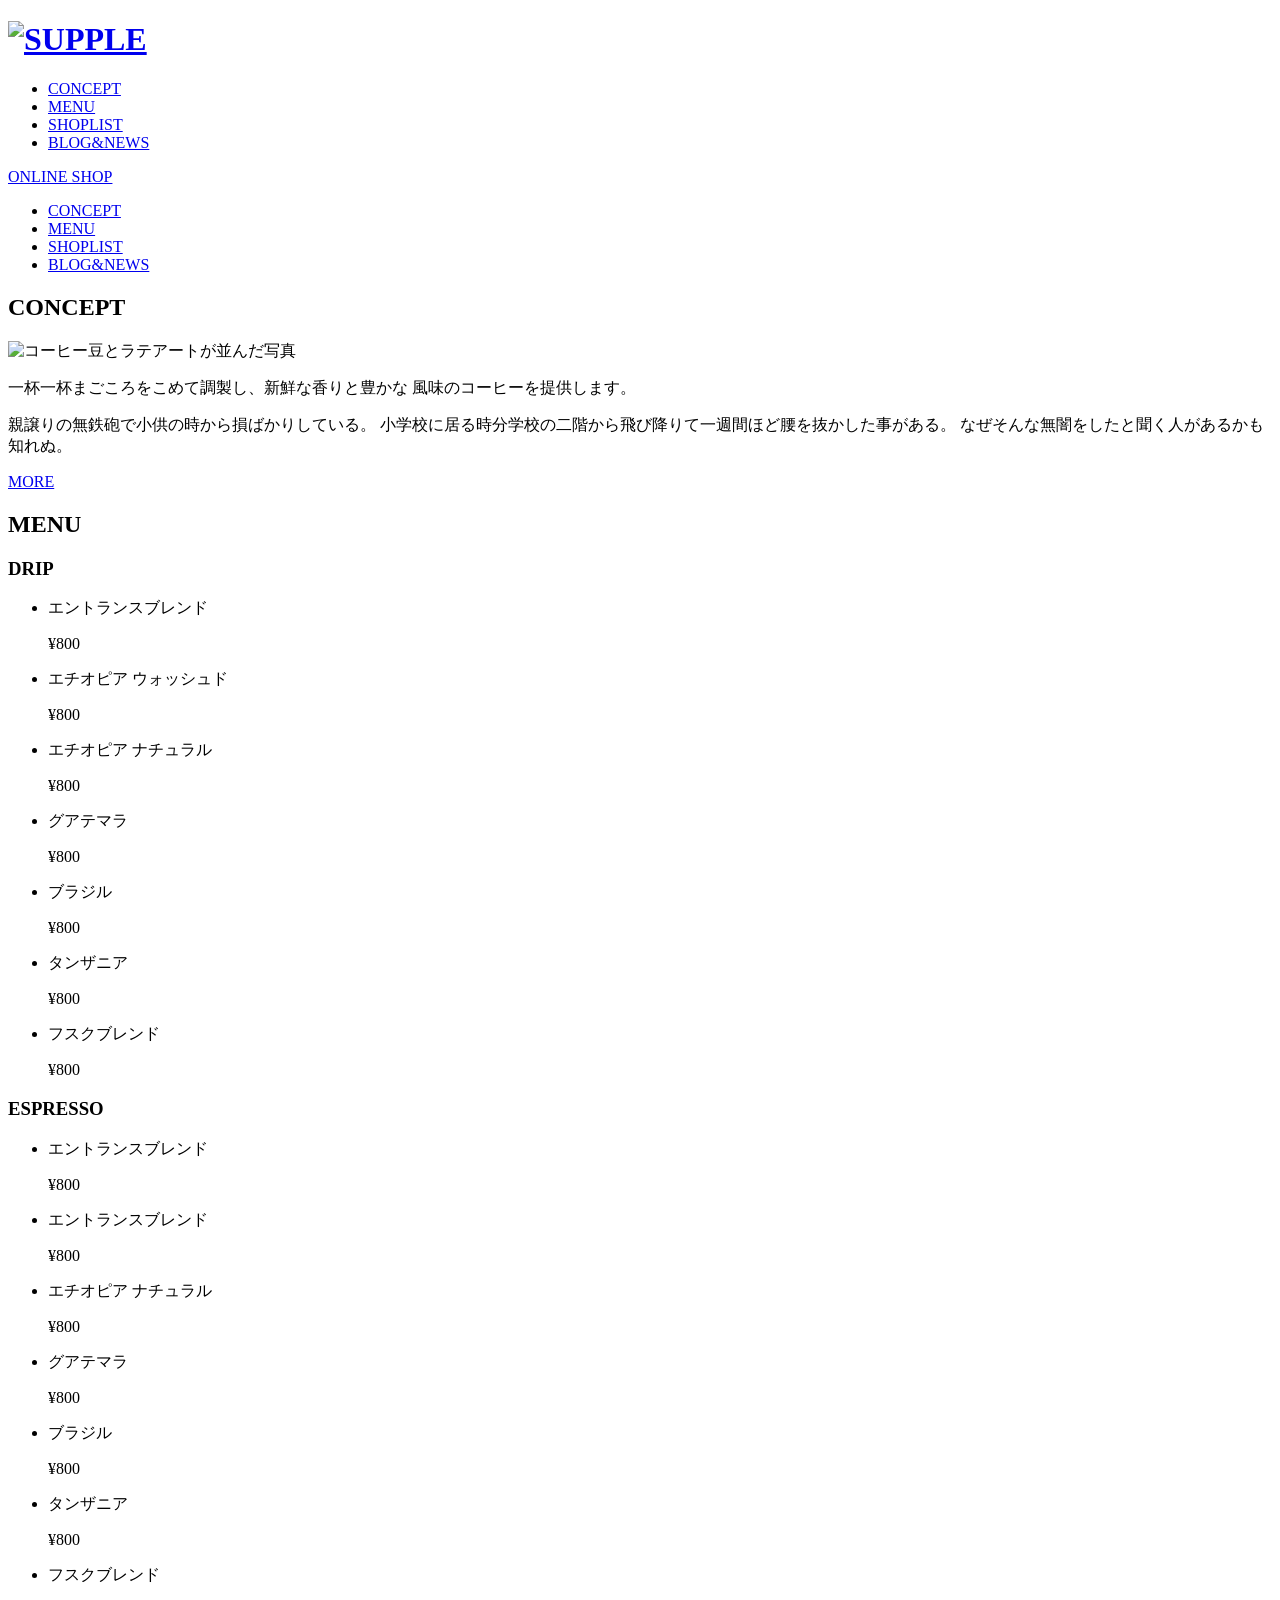
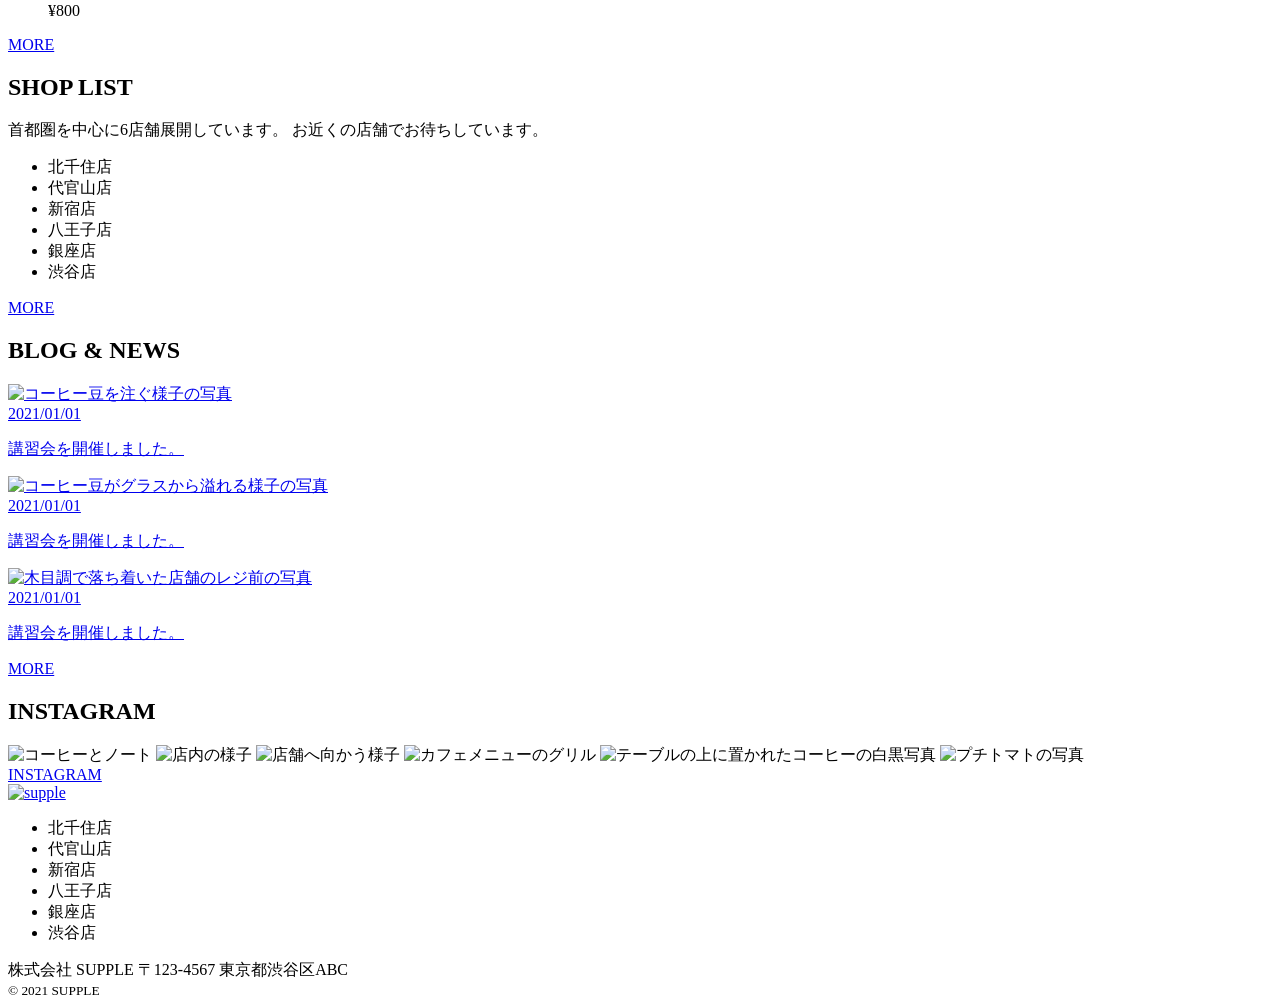
==== commit b04920a0: "Add files via upload" ====
--- a/index.html
+++ b/index.html
@@ -31,7 +31,7 @@
         rel="stylesheet">
 
     <!-- css -->
-    <link rel="stylesheet" href="css/style.css" />
+    <link rel="stylesheet" href="css/style.css">
 
     <!-- js -->
     <script src="js/main.js" defer></script>
@@ -298,3 +298,136 @@
 </body>
 
 </html>
+
+<!-------------------------------------------------------------
+    コンポーネント素材 
+-------------------------------------------------------------->
+<!-- ▼ セクションタイトル ▼ ---------------------------------------->
+<!-- <p class="c-page-title">title</p> -->
+
+<!-- ▼ ボタン ▼ ------------------------------------------------>
+<!-- <a class="c-button" href="#">
+        <span class="c-button-text">MORE</span>
+    </a> -->
+
+<!-- <a class="c-button c-button--black" href="#">
+        <span class="c-button-text c-button-text--white">MORE</span>
+    </a> -->
+
+<!-- <a class="c-button c-button--white" href="#">
+        <span class="c-button-text">MORE</span>
+    </a> -->
+
+<!-- ▼ キービジュアルテキスト ▼ ------------------------------------>
+<!-- <div class="c-page-kv c-page-kv--blog">
+        <p class="c-page-kv-title">CONCEPT</p>
+    </div> -->
+
+<!-- ▼ ページネーション ▼ ----------------------------------------->
+<!-- <div class="c-page-nation-wrapper">
+        <ul class="c-page-nation-list">
+            <li class="c-page-nation-item c-page-nation-item--prev">
+                <a class="c-page-nation-link" href="">
+                    <span class="u-visually-hidden">前のページ</span>
+                </a>
+            </li>
+            <li class="c-page-nation-item is-page-nation-item">
+                <span href="">1
+                    <span class="u-visually-hidden">現在のページ</span>
+                    <span class="u-visually-hidden">ページ目</span>
+                </span>
+            </li>
+            <li class="c-page-nation-item">
+                <a class="c-page-nation-link" href="">2
+                    <span class="u-visually-hidden">ページ目</span>
+                </a>
+            </li>
+            <li class="c-page-nation-item">
+                <span href="">•••
+                    <span class="u-visually-hidden">ページ表示の省略</span>
+                </span>
+            </li>
+            <li class="c-page-nation-item">
+                <a class="c-page-nation-link" href="">10
+                    <span class="u-visually-hidden">ページ目</span>
+                </a>
+            </li>
+            <li class="c-page-nation-item c-page-nation-item--next">
+                <a class="c-page-nation-link" href="">
+                    <span class="u-visually-hidden">次のページ</span>
+                </a>
+            </li>
+        </ul>
+    </div> -->
+
+<!-- ▼ 日付 ▼ ------------------------------------------------->
+<!-- <div class="c-date-wrapper">
+        <time class="c-date-text" datetime="2021-01-01">2021/1/1</time>
+        <p class="c-date-title">講習会を開催しました。</p>
+    </div> -->
+
+<!-- ▼ ブログカード(単体) ▼ --------------------------------------->
+<!-- <article class="c-post-card">
+    <a href="blog-single.html" class="c-post-card-link">
+        <img class="c-post-card-img" src="img/thumb-post.png" width="324" height="324" alt="">
+        <div class="c-date-wrapper">
+            <time class="c-date-text" datetime="2021-01-01">2021/01/01</time>
+            <p class="c-date-title">講習会を開催しました。</p>
+        </div>
+    </a>
+</article> -->
+
+<!-- ▼ ブログカード(複数) ▼ --------------------------------------->
+<!-- <div class="c-posts-card-list">
+    <article class="c-post-card">
+        <a href="blog-single.html" class="c-post-card-link">
+            <img class="c-post-card-img" src="img/thumb-post.png" width="324" height="324" alt="">
+            <div class="c-date-wrapper">
+                <time class="c-date-text" datetime="2021-01-01">2021/01/01</time>
+                <p class="c-date-title">講習会を開催しました。</p>
+            </div>
+        </a>
+    </article>
+    <article class="c-post-card">
+        <a href="blog-single.html" class="c-post-card-link">
+            <img class="c-post-card-img" src="img/thumb-post02.png" width="324" height="324" alt="">
+            <div class="c-date-wrapper">
+                <time class="c-date-text" datetime="2021-01-01">2021/01/01</time>
+                <p class="c-date-title">講習会を開催しました。</p>
+            </div>
+        </a>
+    </article>
+    <article class="c-post-card">
+        <a href="blog-single.html" class="c-post-card-link">
+            <img class="c-post-card-img" src="img/thumb-post03.png" width="324" height="324" alt="">
+            <div class="c-date-wrapper">
+                <time class="c-date-text" datetime="2021-01-01">2021/01/01</time>
+                <p class="c-date-title">講習会を開催しました。</p>
+            </div>
+        </a>
+    </article>
+</div> -->
+
+<!-- ▼ インスタグラムボックス ▼ ------------------------------------->
+<!-- <section class="c-instagram">
+    <div class="u-ptb">
+        <h2 class="c-page-title">INSTAGRAM</h2>
+        <div class="c-instagram-gridbox u-mt">
+            <img class="c-instagram-gridbox-item" src="img/pic-instagram-post.jpg" width="201" height="201"
+                alt="コーヒーとノート">
+            <img class="c-instagram-gridbox-item" src="img/pic-instagram-post02.jpg" width="201" height="201"
+                alt="店内の様子">
+            <img class="c-instagram-gridbox-item" src="img/pic-instagram-post03.jpg" width="201" height="201"
+                alt="店舗へ向かう様子">
+            <img class="c-instagram-gridbox-item" src="img/pic-instagram-post04.jpg" width="201" height="201"
+                alt="カフェメニューのグリル">
+            <img class="c-instagram-gridbox-item" src="img/pic-instagram-post05.jpg" width="201" height="201"
+                alt="テーブルの上に置かれたコーヒーの白黒写真">
+            <img class="c-instagram-gridbox-item" src="img/pic-instagram-post06.jpg" width="201" height="201"
+                alt="プチトマトの写真">
+        </div>
+        <a class="c-button c-button--center c-button--black u-mt" href="#">
+            <span class="c-button-text c-button-text--white">INSTAGRAM</span>
+        </a>
+    </div>
+</section> -->
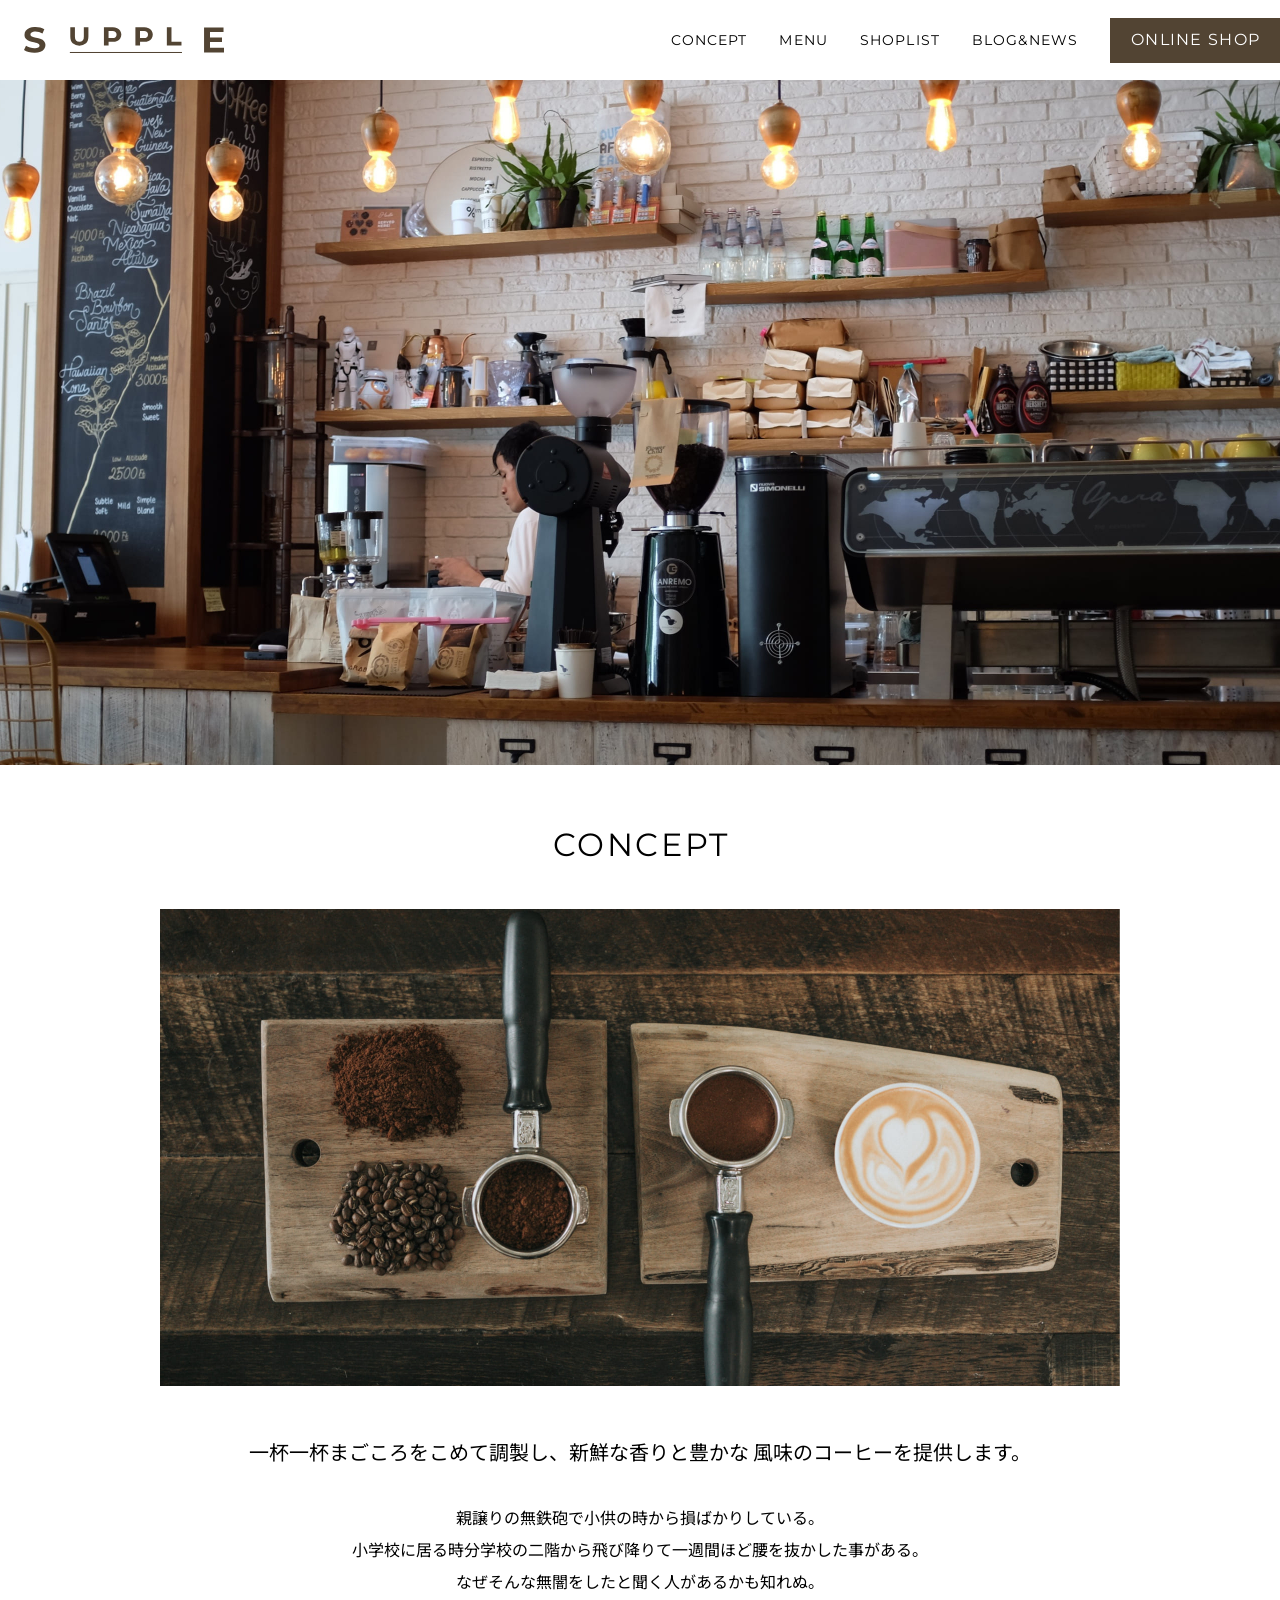
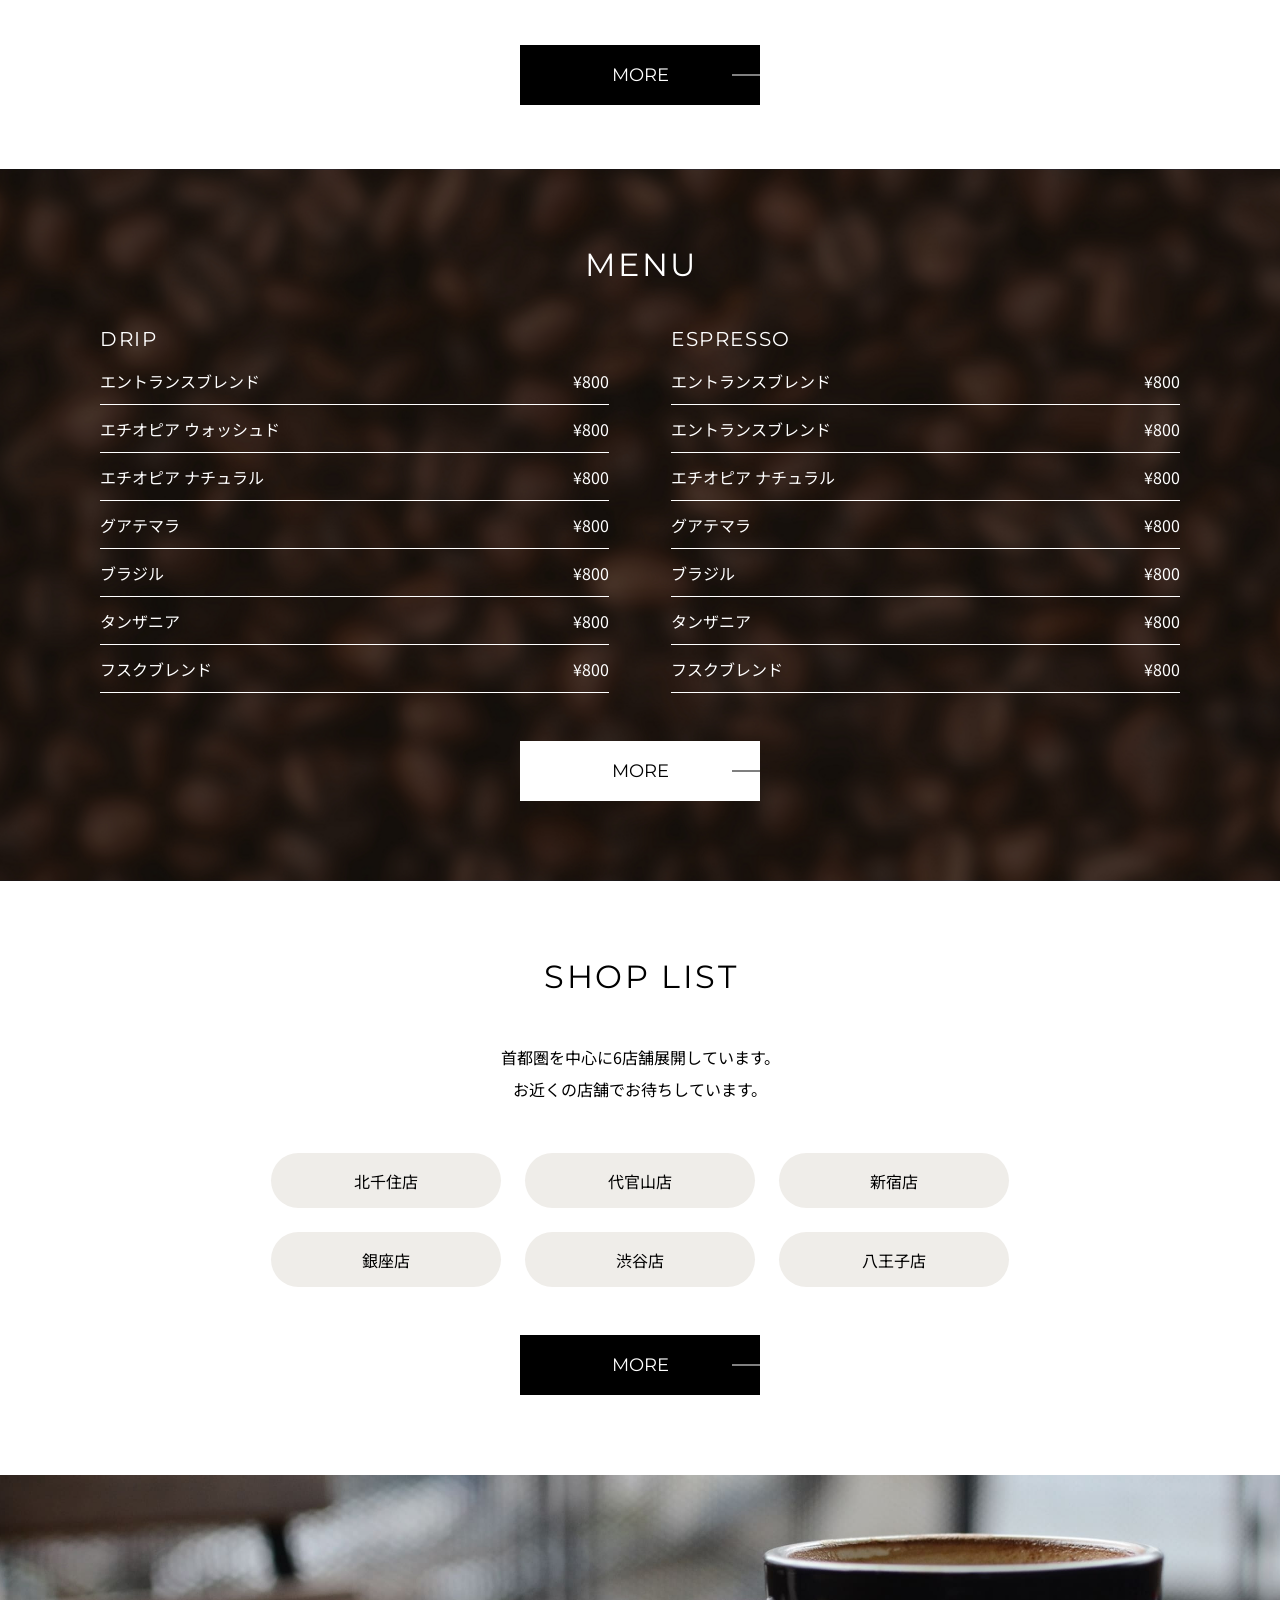
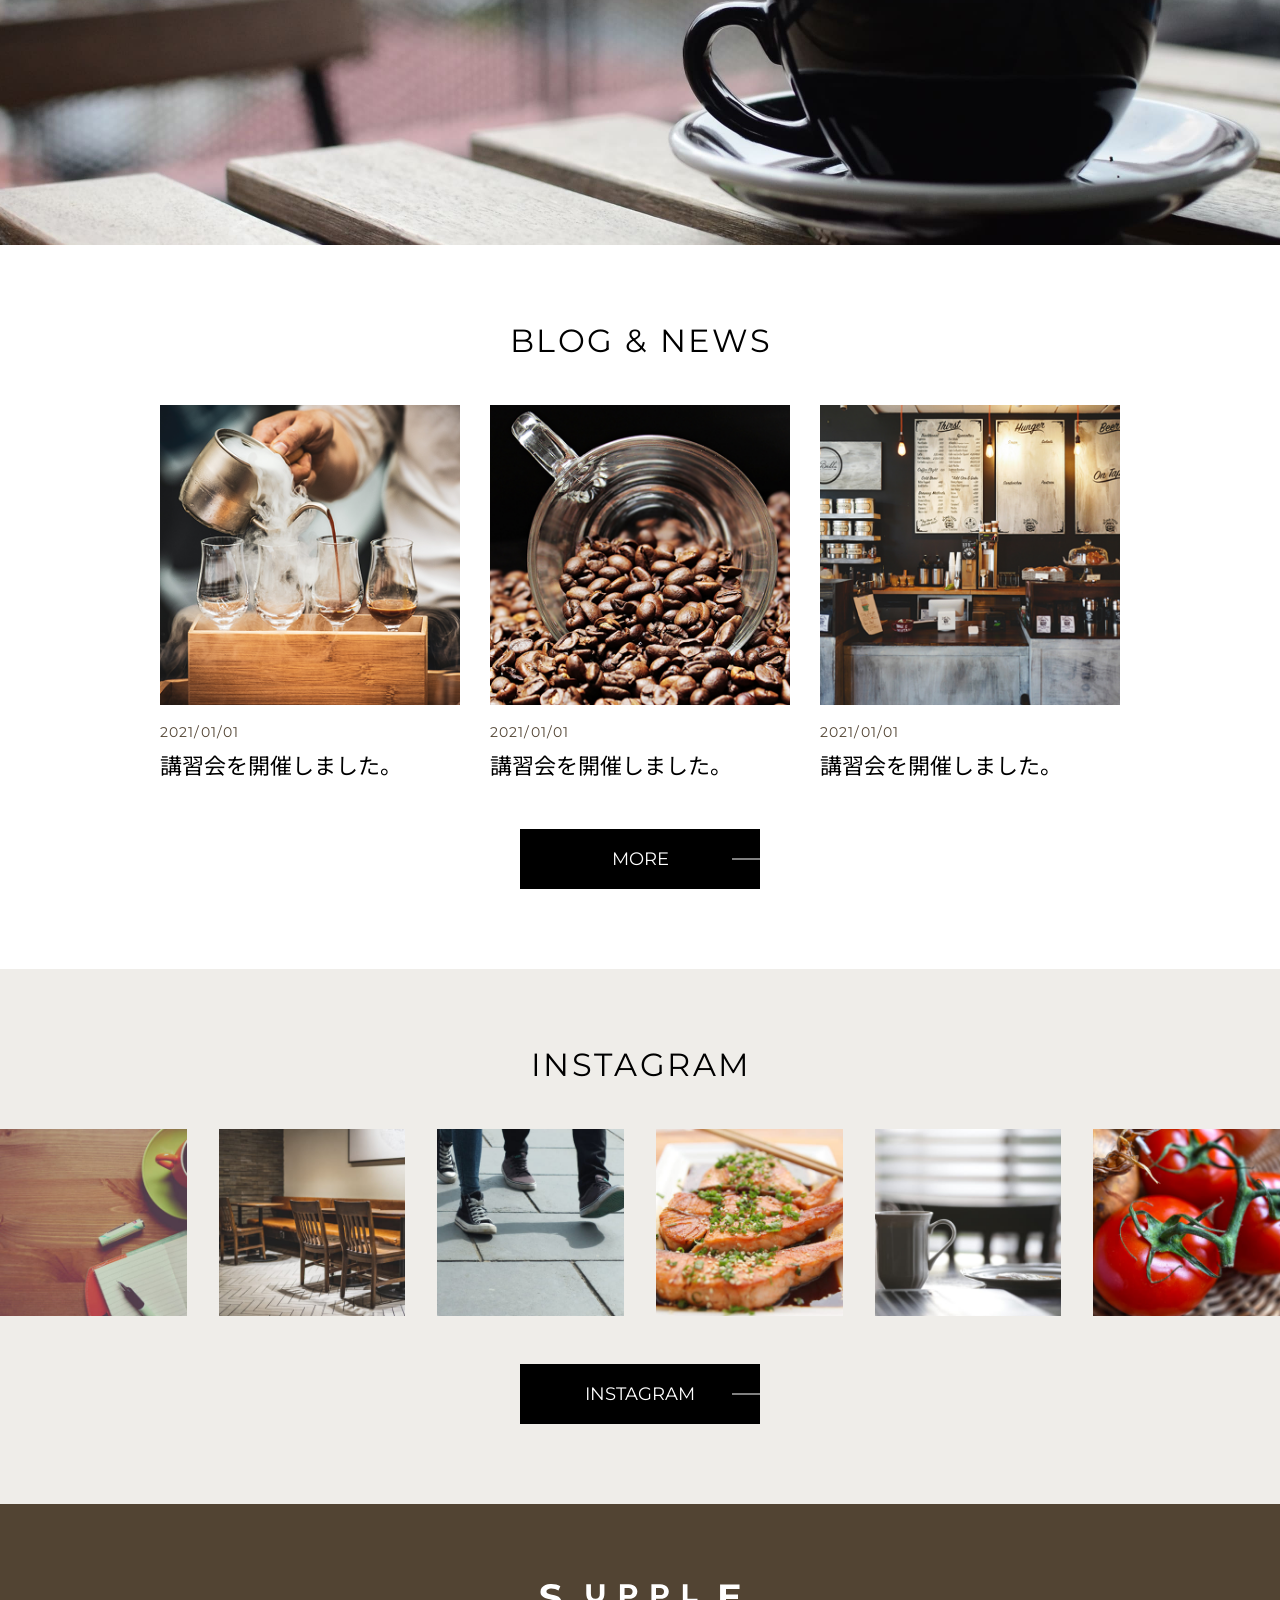
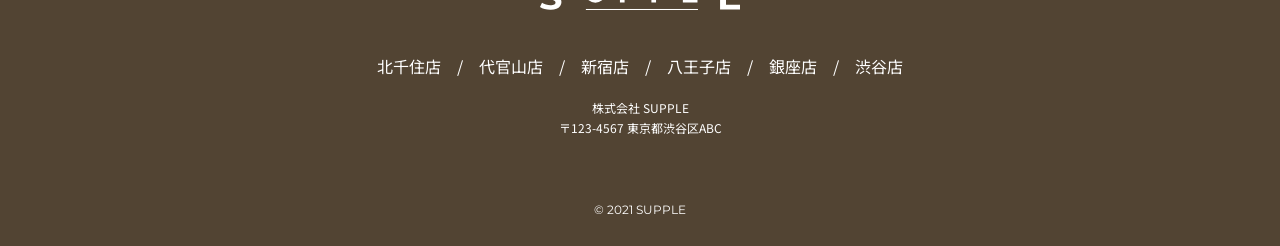
==== commit 668da3d5: "Update index.html" ====
--- a/index.html
+++ b/index.html
@@ -261,7 +261,7 @@
                     <img class="c-instagram-gridbox-item" src="img/pic-instagram-post06.jpg" width="201" height="201"
                         alt="プチトマトの写真">
                 </div>
-                <a class="c-button c-button--center c-button--black u-mt" href="#">
+                <a class="c-button c-button--center c-button--black u-mt" href="https://www.instagram.com/?hl=ja" target="_blank">
                     <span class="c-button-text c-button-text--white">INSTAGRAM</span>
                 </a>
             </div>
@@ -298,136 +298,3 @@
 </body>
 
 </html>
-
-<!-------------------------------------------------------------
-    コンポーネント素材 
--------------------------------------------------------------->
-<!-- ▼ セクションタイトル ▼ ---------------------------------------->
-<!-- <p class="c-page-title">title</p> -->
-
-<!-- ▼ ボタン ▼ ------------------------------------------------>
-<!-- <a class="c-button" href="#">
-        <span class="c-button-text">MORE</span>
-    </a> -->
-
-<!-- <a class="c-button c-button--black" href="#">
-        <span class="c-button-text c-button-text--white">MORE</span>
-    </a> -->
-
-<!-- <a class="c-button c-button--white" href="#">
-        <span class="c-button-text">MORE</span>
-    </a> -->
-
-<!-- ▼ キービジュアルテキスト ▼ ------------------------------------>
-<!-- <div class="c-page-kv c-page-kv--blog">
-        <p class="c-page-kv-title">CONCEPT</p>
-    </div> -->
-
-<!-- ▼ ページネーション ▼ ----------------------------------------->
-<!-- <div class="c-page-nation-wrapper">
-        <ul class="c-page-nation-list">
-            <li class="c-page-nation-item c-page-nation-item--prev">
-                <a class="c-page-nation-link" href="">
-                    <span class="u-visually-hidden">前のページ</span>
-                </a>
-            </li>
-            <li class="c-page-nation-item is-page-nation-item">
-                <span href="">1
-                    <span class="u-visually-hidden">現在のページ</span>
-                    <span class="u-visually-hidden">ページ目</span>
-                </span>
-            </li>
-            <li class="c-page-nation-item">
-                <a class="c-page-nation-link" href="">2
-                    <span class="u-visually-hidden">ページ目</span>
-                </a>
-            </li>
-            <li class="c-page-nation-item">
-                <span href="">•••
-                    <span class="u-visually-hidden">ページ表示の省略</span>
-                </span>
-            </li>
-            <li class="c-page-nation-item">
-                <a class="c-page-nation-link" href="">10
-                    <span class="u-visually-hidden">ページ目</span>
-                </a>
-            </li>
-            <li class="c-page-nation-item c-page-nation-item--next">
-                <a class="c-page-nation-link" href="">
-                    <span class="u-visually-hidden">次のページ</span>
-                </a>
-            </li>
-        </ul>
-    </div> -->
-
-<!-- ▼ 日付 ▼ ------------------------------------------------->
-<!-- <div class="c-date-wrapper">
-        <time class="c-date-text" datetime="2021-01-01">2021/1/1</time>
-        <p class="c-date-title">講習会を開催しました。</p>
-    </div> -->
-
-<!-- ▼ ブログカード(単体) ▼ --------------------------------------->
-<!-- <article class="c-post-card">
-    <a href="blog-single.html" class="c-post-card-link">
-        <img class="c-post-card-img" src="img/thumb-post.png" width="324" height="324" alt="">
-        <div class="c-date-wrapper">
-            <time class="c-date-text" datetime="2021-01-01">2021/01/01</time>
-            <p class="c-date-title">講習会を開催しました。</p>
-        </div>
-    </a>
-</article> -->
-
-<!-- ▼ ブログカード(複数) ▼ --------------------------------------->
-<!-- <div class="c-posts-card-list">
-    <article class="c-post-card">
-        <a href="blog-single.html" class="c-post-card-link">
-            <img class="c-post-card-img" src="img/thumb-post.png" width="324" height="324" alt="">
-            <div class="c-date-wrapper">
-                <time class="c-date-text" datetime="2021-01-01">2021/01/01</time>
-                <p class="c-date-title">講習会を開催しました。</p>
-            </div>
-        </a>
-    </article>
-    <article class="c-post-card">
-        <a href="blog-single.html" class="c-post-card-link">
-            <img class="c-post-card-img" src="img/thumb-post02.png" width="324" height="324" alt="">
-            <div class="c-date-wrapper">
-                <time class="c-date-text" datetime="2021-01-01">2021/01/01</time>
-                <p class="c-date-title">講習会を開催しました。</p>
-            </div>
-        </a>
-    </article>
-    <article class="c-post-card">
-        <a href="blog-single.html" class="c-post-card-link">
-            <img class="c-post-card-img" src="img/thumb-post03.png" width="324" height="324" alt="">
-            <div class="c-date-wrapper">
-                <time class="c-date-text" datetime="2021-01-01">2021/01/01</time>
-                <p class="c-date-title">講習会を開催しました。</p>
-            </div>
-        </a>
-    </article>
-</div> -->
-
-<!-- ▼ インスタグラムボックス ▼ ------------------------------------->
-<!-- <section class="c-instagram">
-    <div class="u-ptb">
-        <h2 class="c-page-title">INSTAGRAM</h2>
-        <div class="c-instagram-gridbox u-mt">
-            <img class="c-instagram-gridbox-item" src="img/pic-instagram-post.jpg" width="201" height="201"
-                alt="コーヒーとノート">
-            <img class="c-instagram-gridbox-item" src="img/pic-instagram-post02.jpg" width="201" height="201"
-                alt="店内の様子">
-            <img class="c-instagram-gridbox-item" src="img/pic-instagram-post03.jpg" width="201" height="201"
-                alt="店舗へ向かう様子">
-            <img class="c-instagram-gridbox-item" src="img/pic-instagram-post04.jpg" width="201" height="201"
-                alt="カフェメニューのグリル">
-            <img class="c-instagram-gridbox-item" src="img/pic-instagram-post05.jpg" width="201" height="201"
-                alt="テーブルの上に置かれたコーヒーの白黒写真">
-            <img class="c-instagram-gridbox-item" src="img/pic-instagram-post06.jpg" width="201" height="201"
-                alt="プチトマトの写真">
-        </div>
-        <a class="c-button c-button--center c-button--black u-mt" href="#">
-            <span class="c-button-text c-button-text--white">INSTAGRAM</span>
-        </a>
-    </div>
-</section> -->
--- a/css/style.css
+++ b/css/style.css
@@ -0,0 +1,1305 @@
+@charset "UTF-8";
+/* ▼ グローバル ▼ */
+/*!
+global > color
+------------------------------
+*/
+:root {
+  --color-bg-primary: #524433;
+  --color-bg-secondary: #efede9;
+  --color-bg-black: #000000;
+  --color-bg-white: #ffffff;
+  --color-border-black: #000000;
+  --color-border-white: #ffffff;
+  --color-font-primary: #524433;
+  --color-font-white: #ffffff;
+  --color-font-base: #000000;
+}
+
+/*!
+  global > content-width
+  ------------------------------
+  */
+:root {
+  --width-content-s: 960px;
+  --width-content: 1080px;
+  --width-content-l: 1200px;
+}
+
+/*!
+  global > font
+  ------------------------------
+  */
+:root {
+  --font-family-base: "Noto Sans JP", sans-serif;
+  --font-family-english: "Montserrat", sans-serif;
+}
+
+/* ▼ ファンデーション ▼ */
+/*!
+  foundation > reset
+  ------------------------------
+  */
+html {
+  color: #000;
+  background: #fff;
+}
+
+body,
+div,
+dl,
+dt,
+dd,
+ul,
+ol,
+li,
+h1,
+h2,
+h3,
+h4,
+h5,
+h6,
+pre,
+code,
+form,
+fieldset,
+legend,
+input,
+textarea,
+p,
+blockquote,
+th,
+td {
+  margin: 0;
+  padding: 0;
+}
+
+table {
+  border-collapse: collapse;
+  border-spacing: 0;
+  width: 100%;
+}
+
+fieldset,
+img {
+  border: 0;
+}
+
+address,
+caption,
+cite,
+code,
+dfn,
+em,
+strong,
+th,
+var {
+  font-style: normal;
+  font-weight: normal;
+}
+
+ol,
+ul {
+  list-style: none;
+}
+
+caption,
+th {
+  text-align: left;
+}
+
+h1,
+h2,
+h3,
+h4,
+h5,
+h6 {
+  font-size: 100%;
+  font-weight: normal;
+}
+
+q:before,
+q:after {
+  content: "";
+}
+
+abbr,
+acronym {
+  border: 0;
+  font-variant: normal;
+}
+
+sup {
+  display: block;
+}
+
+sub {
+  vertical-align: text-bottom;
+}
+
+input,
+textarea,
+select,
+button {
+  color: inherit;
+  font-family: inherit;
+  font-size: inherit;
+  font-weight: inherit;
+  line-height: inherit;
+  font-size: 100%;
+  border-radius: 0;
+  border: none;
+  appearance: none;
+  -webkit-appearance: none;
+  background-color: inherit;
+}
+
+input,
+textarea,
+select {
+  font-size: 16px;
+}
+
+textarea {
+  resize: vertical;
+  display: block;
+}
+
+button {
+  padding: 0;
+  cursor: pointer;
+}
+
+legend {
+  color: #000;
+}
+
+main {
+  display: block;
+}
+
+a {
+  text-decoration: none;
+  color: inherit;
+}
+
+img {
+  width: 100%;
+  height: auto;
+  vertical-align: bottom;
+}
+
+svg {
+  display: block;
+}
+
+* {
+  -webkit-font-smoothing: antialiased;
+  -moz-osx-font-smoothing: grayscale;
+  box-sizing: border-box;
+}
+
+*::before,
+*::after {
+  box-sizing: border-box;
+}
+
+/*!
+  foundation > base
+  ------------------------------
+  */
+body {
+  line-height: 2;
+  font-size: 14px;
+  color: var(--color-font-base);
+  font-family: var(--font-family-base);
+}
+@media screen and (min-width: 768px) {
+  body {
+    font-size: 16px;
+  }
+}
+
+/* ▼ ユーティリティー ▼ */
+/*!
+  utility > utility
+  ------------------------------
+  */
+.u-mt {
+  margin-top: 40px !important;
+}
+@media screen and (min-width: 768px) {
+  .u-mt {
+    margin-top: 48px !important;
+  }
+}
+
+.u-ptb {
+  padding: 64px 0 !important;
+}
+@media screen and (min-width: 768px) {
+  .u-ptb {
+    padding: 80px 0 !important;
+  }
+}
+
+.u-visually-hidden {
+  position: absolute !important;
+  white-space: nowrap !important;
+  width: 1px !important;
+  height: 1px !important;
+  overflow: hidden !important;
+  border: 0 !important;
+  padding: 0 !important;
+  clip: rect(0 0 0 0) !important;
+  clip-path: inset(50%) !important;
+  margin: -1px !important;
+}
+
+/* ▼ コンポーネント ▼ */
+/*!
+  component > button
+  ------------------------------
+  */
+.c-button {
+  display: grid;
+  width: 220px;
+  height: 50px;
+  place-items: center;
+  position: relative;
+  transition: all 0.6s;
+}
+@media screen and (min-width: 768px) {
+  .c-button {
+    width: 240px;
+    height: 60px;
+  }
+}
+@media (any-hover: hover) {
+  .c-button:hover {
+    scale: 1.2;
+  }
+}
+
+.c-button--center {
+  margin-inline: auto;
+}
+
+.c-button--black {
+  background-color: var(--color-bg-black);
+}
+
+.c-button--white {
+  background-color: var(--color-bg-white);
+}
+
+.c-button--black::after {
+  content: "";
+  width: 24px;
+  height: 1px;
+  position: absolute;
+  right: 0;
+  top: 50%;
+  transform: translate(0, -50%);
+  background-color: var(--color-border-white);
+}
+
+.c-button--white::after {
+  content: "";
+  width: 24px;
+  height: 1px;
+  position: absolute;
+  right: 0;
+  top: 50%;
+  transform: translate(0, -50%);
+  background-color: var(--color-border-black);
+}
+@media screen and (min-width: 768px) {
+  .c-button--black::after,
+  .c-button--white::after {
+    width: 28px;
+  }
+}
+
+.c-button-text {
+  font-family: var(--font-family-english);
+  line-height: 1;
+}
+@media screen and (min-width: 768px) {
+  .c-button-text {
+    font-size: 18px;
+  }
+}
+
+.c-button-text--white {
+  color: var(--color-font-white);
+}
+
+/*!
+  component > page-title
+  ------------------------------
+  */
+.c-page-title {
+  font-size: 24px;
+  font-family: var(--font-family-english);
+  letter-spacing: 0.08em;
+  padding-left: 0.08em;
+  line-height: 1;
+  text-align: center;
+}
+@media screen and (min-width: 768px) {
+  .c-page-title {
+    font-size: 32px;
+  }
+}
+
+.c-page-title--white {
+  color: var(--color-font-white);
+}
+
+/*!
+  component > page-kv
+  ------------------------------
+  */
+.c-page-kv {
+  width: 100%;
+  height: 180px;
+  padding-left: 18px;
+  display: grid;
+  align-items: center;
+}
+@media screen and (min-width: 768px) {
+  .c-page-kv {
+    height: 460px;
+    padding: 0 143px;
+  }
+}
+
+.c-page-kv--concept {
+  background-image: url(../img/bg-concept-kv-sp.jpg);
+  background-repeat: no-repeat;
+  background-size: cover;
+  background-position: center;
+}
+@media screen and (min-width: 768px) {
+  .c-page-kv--concept {
+    background-image: url(../img/bg-concept-kv.jpg);
+  }
+}
+
+.c-page-kv--menu {
+  background-image: url(../img/bg-menu-kv-sp.jpg);
+  background-repeat: no-repeat;
+  background-size: cover;
+  background-position: center;
+}
+@media screen and (min-width: 768px) {
+  .c-page-kv--menu {
+    background-image: url(../img/bg-menu-kv.jpg);
+  }
+}
+
+.c-page-kv-shoplist {
+  background-image: url(../img/bg-shoplist-kv-sp.jpg);
+  background-repeat: no-repeat;
+  background-size: cover;
+  background-position: center;
+}
+@media screen and (min-width: 768px) {
+  .c-page-kv-shoplist {
+    background-image: url(../img/bg-shoplist-kv.jpg);
+  }
+}
+
+.c-page-kv--blog {
+  background-image: url(../img/bg-blog-kv-sp.jpg);
+  background-repeat: no-repeat;
+  background-size: cover;
+  background-position: center;
+}
+@media screen and (min-width: 768px) {
+  .c-page-kv--blog {
+    background-image: url(../img/bg-blog-kv.jpg);
+  }
+}
+
+.c-page-kv--error {
+  background-image: url(../img/bg-error-kv-sp.jpg);
+  background-repeat: no-repeat;
+  background-size: cover;
+  background-position: bottom;
+}
+@media screen and (min-width: 768px) {
+  .c-page-kv--404 {
+    background-image: url(../img/bg-error-kv.jpg);
+  }
+}
+
+.c-page-kv-title {
+  color: var(--color-font-white);
+  font-family: var(--font-family-english);
+  font-size: 26px;
+  letter-spacing: 0.08em;
+  line-height: 1;
+}
+@media screen and (min-width: 768px) {
+  .c-page-kv-title {
+    font-size: 36px;
+  }
+}
+
+/*!
+  component > page-nation
+  ------------------------------
+  */
+.c-page-nation-list {
+  display: flex;
+  justify-content: center;
+  gap: 8px;
+}
+
+.c-page-nation-item {
+  display: grid;
+  place-items: center;
+  width: 32px;
+  height: 32px;
+  line-height: 1;
+  border: solid 1px var(--color-border-black);
+  position: relative;
+}
+@media screen and (min-width: 768px) {
+  .c-page-nation-item {
+    width: 40px;
+    height: 40px;
+  }
+}
+
+.c-page-nation-item:nth-of-type(4) {
+  border: none;
+}
+
+.c-page-nation-item--prev::before,
+.c-page-nation-item--next::before {
+  content: "";
+  display: block;
+  width: 8px;
+  aspect-ratio: 1/1;
+  border-top: 1px solid var(--color-border-black);
+  border-right: 1px solid var(--color-border-black);
+  position: absolute;
+  top: 50%;
+  left: 50%;
+  translate: -50% -50%;
+  pointer-events: none;
+}
+
+.c-page-nation-item--prev::before {
+  rotate: -135deg;
+}
+
+.c-page-nation-item--next::before {
+  rotate: 45deg;
+}
+
+.is-page-nation-item {
+  color: var(--color-font-white);
+  background-color: var(--color-bg-black);
+  pointer-events: none;
+}
+
+.c-page-nation-link {
+  display: grid;
+  place-items: center;
+  width: 100%;
+  height: 100%;
+}
+
+/*!
+  component > date
+  ------------------------------
+  */
+.c-date-wrapper {
+  display: grid;
+  gap: 8px;
+}
+
+.c-date-text {
+  font-family: var(--font-family-english);
+  color: var(--color-font-primary);
+  font-size: 12px;
+  line-height: 1;
+  letter-spacing: 0.08em;
+}
+@media screen and (min-width: 768px) {
+  .c-date-text {
+    font-size: 14px;
+  }
+}
+
+.c-date-title {
+  font-size: 18px;
+  line-height: 1.55;
+}
+@media screen and (min-width: 768px) {
+  .c-date-title {
+    font-size: 22px;
+  }
+}
+
+.c-date-title--large {
+  font-size: 22px;
+}
+@media screen and (min-width: 768px) {
+  .c-date-title--large {
+    font-size: 26px;
+  }
+}
+
+/*!
+  component > post
+  ------------------------------
+  */
+.c-post-card-link {
+  display: grid;
+  gap: 16px;
+  transition: all 0.4s;
+}
+@media screen and (min-width: 768px) {
+  .c-post-card-link {
+    gap: 20px;
+  }
+}
+@media (any-hover: hover) {
+  .c-post-card-link:hover {
+    opacity: 0.8;
+    scale: 1.1;
+  }
+}
+
+/*!
+  component > posts
+  ------------------------------
+  */
+.c-posts-card-list {
+  display: grid;
+  gap: 40px;
+}
+@media screen and (min-width: 500px) {
+  .c-posts-card-list {
+    display: grid;
+    grid-template-columns: repeat(2, 1fr);
+    gap: 48px 30px;
+  }
+}
+@media screen and (min-width: 900px) {
+  .c-posts-card-list {
+    display: grid;
+    grid-template-columns: repeat(3, 1fr);
+  }
+}
+
+/*!
+  component > instagram
+  ------------------------------
+  */
+.c-instagram {
+  background-color: var(--color-bg-secondary);
+}
+
+.c-instagram-gridbox {
+  display: grid;
+  grid-template-columns: repeat(3, 1fr);
+  gap: 8px 9px;
+}
+@media screen and (min-width: 900px) {
+  .c-instagram-gridbox {
+    grid-template-columns: repeat(6, 1fr);
+    gap: 32px;
+  }
+}
+
+/* ▼ レイアウト ▼ */
+/*!
+  layout > container
+  ------------------------------
+  */
+.l-container-l,
+.l-container,
+.l-container-s {
+  width: 90%;
+  margin: 0 auto;
+}
+
+.l-container-s {
+  max-width: var(--width-content-s);
+}
+
+.l-container {
+  max-width: var(--width-content);
+}
+
+.l-container-l {
+  max-width: var(--width-content-l);
+}
+
+/*!
+  layout > header
+  ------------------------------
+  */
+.header-logo-nav-btn-wrapper {
+  display: flex;
+  gap: 82px;
+  justify-content: end;
+  align-items: center;
+  height: 72px;
+  padding: 16px 0;
+}
+@media screen and (min-width: 361px) {
+  .header-logo-nav-btn-wrapper {
+    justify-content: center;
+  }
+}
+@media screen and (min-width: 900px) {
+  .header-logo-nav-btn-wrapper {
+    justify-content: space-between;
+    height: 80px;
+    padding-left: 24px;
+  }
+}
+@media screen and (min-width: 768px) {
+  .header-nav-btn-wrapper {
+    display: flex;
+    gap: 32px;
+    align-items: center;
+  }
+}
+
+.header-logo {
+  width: 100%;
+  max-width: 120px;
+  height: auto;
+}
+@media screen and (min-width: 768px) {
+  .header-logo {
+    min-width: 200px;
+  }
+}
+
+.header-logo img {
+  display: block;
+}
+
+.header-nav {
+  font-family: var(--font-family-english);
+  font-size: 12px;
+  letter-spacing: 0.08em;
+}
+@media screen and (min-width: 768px) {
+  .header-nav {
+    font-size: 14px;
+  }
+}
+
+.header-nav--pc {
+  display: none;
+}
+@media screen and (min-width: 900px) {
+  .header-nav--pc {
+    display: block;
+  }
+}
+
+.header-nav--sp {
+  display: grid;
+  place-items: center;
+  color: var(--color-font-white);
+  background-color: var(--color-bg-primary);
+  height: 40px;
+}
+@media screen and (min-width: 900px) {
+  .header-nav--sp {
+    display: none;
+  }
+}
+
+.header-nav-list {
+  display: flex;
+}
+
+.header-nav-list--sp {
+  width: 320px;
+  overflow: scroll;
+  scrollbar-width: none;
+}
+
+.header-nav-list--sp::-webkit-scrollbar {
+  display: none;
+}
+
+.header-nav-list--sp li {
+  display: flex;
+  align-items: center;
+}
+
+.header-nav-list--sp li:not(:last-of-type)::after {
+  content: "";
+  display: inline-block;
+  background-color: var(--color-border-white);
+  width: 1px;
+  height: 15px;
+  margin: 0 16px;
+}
+
+@media screen and (min-width: 768px) {
+  .header-nav-list--pc {
+    gap: 32px;
+  }
+}
+
+.header-shop-button {
+  display: grid;
+  place-items: center;
+  color: var(--color-font-white);
+  background-color: var(--color-bg-primary);
+  width: 140px;
+  height: 40px;
+}
+@media screen and (min-width: 768px) {
+  .header-shop-button {
+    width: 170px;
+    height: 45px;
+  }
+}
+
+.header-shop-button-text {
+  font-family: var(--font-family-english);
+  font-size: 12px;
+  letter-spacing: 0.08em;
+  padding-left: 0.08em;
+}
+@media screen and (min-width: 768px) {
+  .header-shop-button-text {
+    font-size: 16px;
+  }
+}
+
+/*!
+  layout > footer
+  ------------------------------
+  */
+.footer {
+  background-color: var(--color-bg-primary);
+  color: var(--color-font-white);
+  padding: 64px 0 16px 0;
+}
+@media screen and (min-width: 768px) {
+  .footer {
+    padding: 80px 0 24px;
+  }
+}
+
+.footer-logo {
+  width: 120px;
+  margin-inline: auto;
+}
+@media screen and (min-width: 768px) {
+  .footer-logo {
+    width: 200px;
+  }
+}
+
+.footer-logo img {
+  display: block;
+}
+
+.footer-shop-nav {
+  margin-top: 24px;
+}
+@media screen and (min-width: 768px) {
+  .footer-shop-nav {
+    margin-top: 40px;
+  }
+}
+
+.footer-shop-list {
+  display: flex;
+  flex-wrap: wrap;
+  justify-content: center;
+}
+
+.footer-shop-item:not(:first-of-type)::before {
+  content: "/";
+  display: inline-block;
+  margin: 0 14px;
+}
+@media screen and (min-width: 768px) {
+  .footer-shop-item:not(:first-child)::before {
+    margin: 0 16px;
+  }
+}
+
+.footer-company-information {
+  margin-top: 20px;
+  display: grid;
+  gap: 8px;
+}
+
+.footer-company-information span {
+  display: block;
+  font-size: 12px;
+  line-height: 1;
+  text-align: center;
+}
+
+.footer-copyright {
+  font-family: var(--font-family-english);
+  display: block;
+  font-size: 12px;
+  text-align: center;
+  margin-top: 50px;
+}
+@media screen and (min-width: 768px) {
+  .footer-copyright {
+    margin-top: 64px;
+  }
+}
+
+/* ▼ 固有ページ ▼ */
+/*!
+  page > top
+  ------------------------------
+  */
+/* トップ_キービジュアル */
+.top-kv {
+  background-image: url(../img/bg-top-kv-sp.jpg);
+  height: 500px;
+  background-repeat: no-repeat;
+  background-position: center;
+  background-size: cover;
+}
+@media screen and (min-width: 768px) {
+  .top-kv {
+    background-image: url(../img/bg-top-kv.jpg);
+    height: 685px;
+  }
+}
+/* トップ_コンセプト */
+.top-concept {
+  padding: 64px 0;
+}
+
+.top-concept-text-wrapper {
+  display: grid;
+  gap: 24px;
+  text-align: center;
+}
+@media screen and (min-width: 768px) {
+  .top-concept-text-wrapper {
+    gap: 32px;
+  }
+}
+.top-concept-main-text {
+  font-size: 16px;
+  line-height: 1.75;
+}
+@media screen and (min-width: 768px) {
+  .top-concept-main-text {
+    font-size: 20px;
+  }
+}
+
+@media screen and (min-width: 690px) {
+  .top-concept-sub-text span:nth-child(2) {
+    display: block;
+  }
+}
+
+/* トップ_メニュー */
+.top-menu {
+  background-image: url(../img/bg-top-menu-sp.jpg);
+  background-repeat: no-repeat;
+  background-position: center;
+  background-size: cover;
+}
+@media screen and (min-width: 768px) {
+  .top-menu {
+    background-image: url(../img/bg-top-menu.jpg);
+  }
+}
+
+.top-menu-title {
+  font-family: var(--font-family-english);
+  font-size: 18px;
+  line-height: 1;
+  letter-spacing: 0.08em;
+  margin-bottom: 16px;
+}
+@media screen and (min-width: 768px) {
+  .top-menu-title {
+    font-size: 20px;
+  }
+}
+
+.top-menu-list-wrapper {
+  display: flex;
+  flex-direction: column;
+  gap: 40px;
+  color: var(--color-font-white);
+  margin-bottom: 40px;
+}
+@media screen and (min-width: 768px) {
+  .top-menu-list-wrapper {
+    flex-direction: initial;
+    justify-content: center;
+    gap: 62px;
+    margin-bottom: 48px;
+  }
+}
+
+@media screen and (min-width: 768px) {
+  .top-menu-list-box {
+    width: 100%;
+  }
+}
+
+.top-menu-item {
+  display: flex;
+  justify-content: space-between;
+  border-bottom: 1px solid var(--color-border-white);
+  padding-bottom: 7px;
+}
+
+.top-menu-item:not(:first-of-type) {
+  padding-top: 8px;
+}
+
+/* トップ_ショップリスト */
+.top-shop-list-description {
+  text-align: center;
+}
+
+.top-shop-list-description span:first-child {
+  display: block;
+}
+
+.top-shop-list-box {
+  display: grid;
+  grid-template-columns: repeat(2, 1fr);
+  place-items: center;
+  gap: 16px 14px;
+}
+@media screen and (min-width: 600px) {
+  .top-shop-list-box {
+    max-width: 738px;
+    grid-template-columns: repeat(3, 1fr);
+    gap: 24px;
+    margin-inline: auto;
+  }
+}
+@media screen and (min-width: 800px) {
+  .top-shop-list-box {
+    max-width: 738px;
+    margin-inline: auto;
+  }
+}
+
+.top-shop-list-item {
+  display: grid;
+  place-items: center;
+  width: 155px;
+  height: 45px;
+  background-color: var(--color-bg-secondary);
+  border-radius: 100vh;
+}
+@media screen and (min-width: 800px) {
+  .top-shop-list-item {
+    width: 230px;
+    height: 55px;
+  }
+}
+
+@media screen and (min-width: 600px) {
+  .top-shop-list-item:nth-of-type(4) {
+    order: 3;
+  }
+}
+
+/* セパレート背景画像 */
+.top-separate-bg {
+  background-image: url(../img/bg-top-separate-sp.jpg);
+  background-repeat: no-repeat;
+  background-size: cover;
+  background-position: center;
+  height: 170px;
+}
+@media screen and (min-width: 786px) {
+  .top-separate-bg {
+    background-image: url(../img/bg-top-separate.jpg);
+    height: 370px;
+  }
+}
+
+/*!
+  page > concept
+  ------------------------------
+  */
+.concept-top-bg {
+  background-image: url(../img/pic-concept.jpg);
+  background-repeat: no-repeat;
+  background-size: cover;
+  background-position: center;
+  height: 80px;
+}
+@media screen and (min-width: 768px) {
+  .concept-top-bg {
+    height: 270px;
+  }
+}
+
+.concept-text-wrapper {
+  display: grid;
+  gap: 24px;
+  text-align: center;
+}
+@media screen and (min-width: 768px) {
+  .concept-text-wrapper {
+    gap: 32px;
+  }
+}
+.concept-main-text {
+  font-size: 16px;
+  line-height: 1.75;
+}
+@media screen and (min-width: 768px) {
+  .concept-main-text {
+    font-size: 20px;
+  }
+}
+
+@media screen and (min-width: 690px) {
+  .concept-sub-text span:nth-child(2) {
+    display: block;
+  }
+}
+
+.concept-bottom-bg {
+  background-image: url(../img/pic-concept02.jpg);
+  background-repeat: no-repeat;
+  background-size: cover;
+  background-position: center;
+  height: 80px;
+}
+@media screen and (min-width: 768px) {
+  .concept-bottom-bg {
+    height: 270px;
+  }
+}
+
+/*!
+  page > menu
+  ------------------------------
+  */
+.menu-text-wrapper {
+  display: grid;
+  gap: 24px;
+  text-align: center;
+}
+
+.menu-list-item {
+  display: flex;
+  flex-direction: column;
+  gap: 16px;
+}
+@media screen and (min-width: 361px) {
+  .menu-list-item {
+    align-items: center;
+    text-align: center;
+  }
+}
+@media screen and (min-width: 768px) {
+  .menu-list-item {
+    flex-direction: initial;
+    gap: 48px;
+    text-align: initial;
+  }
+}
+
+.menu-list-img {
+  width: 324px;
+  height: auto;
+}
+@media screen and (min-width: 768px) {
+  .menu-list-img {
+    width: 280px;
+  }
+}
+
+.menu-list-name {
+  line-height: 1;
+  font-size: 16px;
+}
+@media screen and (min-width: 768px) {
+  .menu-list-name {
+    font-size: 20px;
+  }
+}
+
+.menu-sub-text span:nth-child(2) {
+  display: block;
+}
+
+.menu-list-fee {
+  line-height: 1;
+  margin-top: 12px;
+}
+@media screen and (min-width: 768px) {
+  .menu-list-fee {
+    margin-top: 16px;
+  }
+}
+
+.menu-list-description {
+  margin-top: 12px;
+}
+@media screen and (min-width: 768px) {
+  .menu-list-description {
+    margin-top: 24px;
+  }
+}
+
+/*!
+  page > shop-list
+  ------------------------------
+  */
+@media screen and (min-width: 600px) {
+  .shop-list-box {
+    display: grid;
+    grid-template-columns: repeat(2, 1fr);
+    gap: 24px;
+  }
+}
+@media screen and (min-width: 1160px) {
+  .shop-list-box {
+    gap: 0;
+  }
+}
+
+.shop-list-item {
+  display: flex;
+  flex-direction: column;
+  gap: 16px;
+}
+@media screen and (min-width: 1160px) {
+  .shop-list-item {
+    flex-direction: initial;
+    gap: 24px;
+    align-items: center;
+  }
+}
+
+@media screen and (min-width: 600px) {
+  .shop-list-item:nth-of-type(2) {
+    margin-top: 0 !important;
+  }
+}
+
+@media screen and (min-width: 768px) {
+  .shop-list-img {
+    width: 285px;
+    height: auto;
+  }
+}
+
+.shop-list-contents {
+  font-size: 12px;
+  line-height: 1.55;
+  display: grid;
+  gap: 4px;
+}
+@media screen and (min-width: 768px) {
+  .shop-list-contents {
+    font-size: 14px;
+  }
+}
+
+.shop-list-name {
+  font-size: 16px;
+}
+@media screen and (min-width: 768px) {
+  .shop-list-name {
+    font-size: 20px;
+  }
+}
+
+.shop-list-tel {
+  font-size: 18px;
+  font-family: var(--font-family-english);
+}
+@media screen and (min-width: 768px) {
+  .shop-list-tel {
+    font-size: 22px;
+  }
+}
+
+.shop-list-tel-sp {
+  display: block;
+}
+@media screen and (min-width: 768px) {
+  .shop-list-tel-sp {
+    display: none;
+  }
+}
+
+.shop-list-tel-pc {
+  display: none;
+}
+@media screen and (min-width: 768px) {
+  .shop-list-tel-pc {
+    display: block;
+  }
+}
+
+/*!
+  page > single
+  ------------------------------
+  */
+.blog-single-header {
+  display: grid;
+  gap: 14px;
+}
+@media screen and (min-width: 768px) {
+  .blog-single-header {
+    gap: 18px;
+  }
+}
+
+.blog-single-text-wrapper {
+  display: grid;
+  gap: 32px;
+}
+@media screen and (min-width: 768px) {
+  .blog-single-text-wrapper {
+    gap: 40px;
+  }
+}
+
+/*!
+  page > error
+  ------------------------------
+  */
+.error-wrapper {
+  width: 90%;
+  margin: 0 auto;
+  text-align: center;
+}
+@media screen and (min-width: 768px) {
+  .error-wrapper {
+    max-width: fit-content;
+  }
+}
+
+@media screen and (min-width: 768px) {
+  .error-message span:nth-child(2) {
+    display: block;
+  }
+}
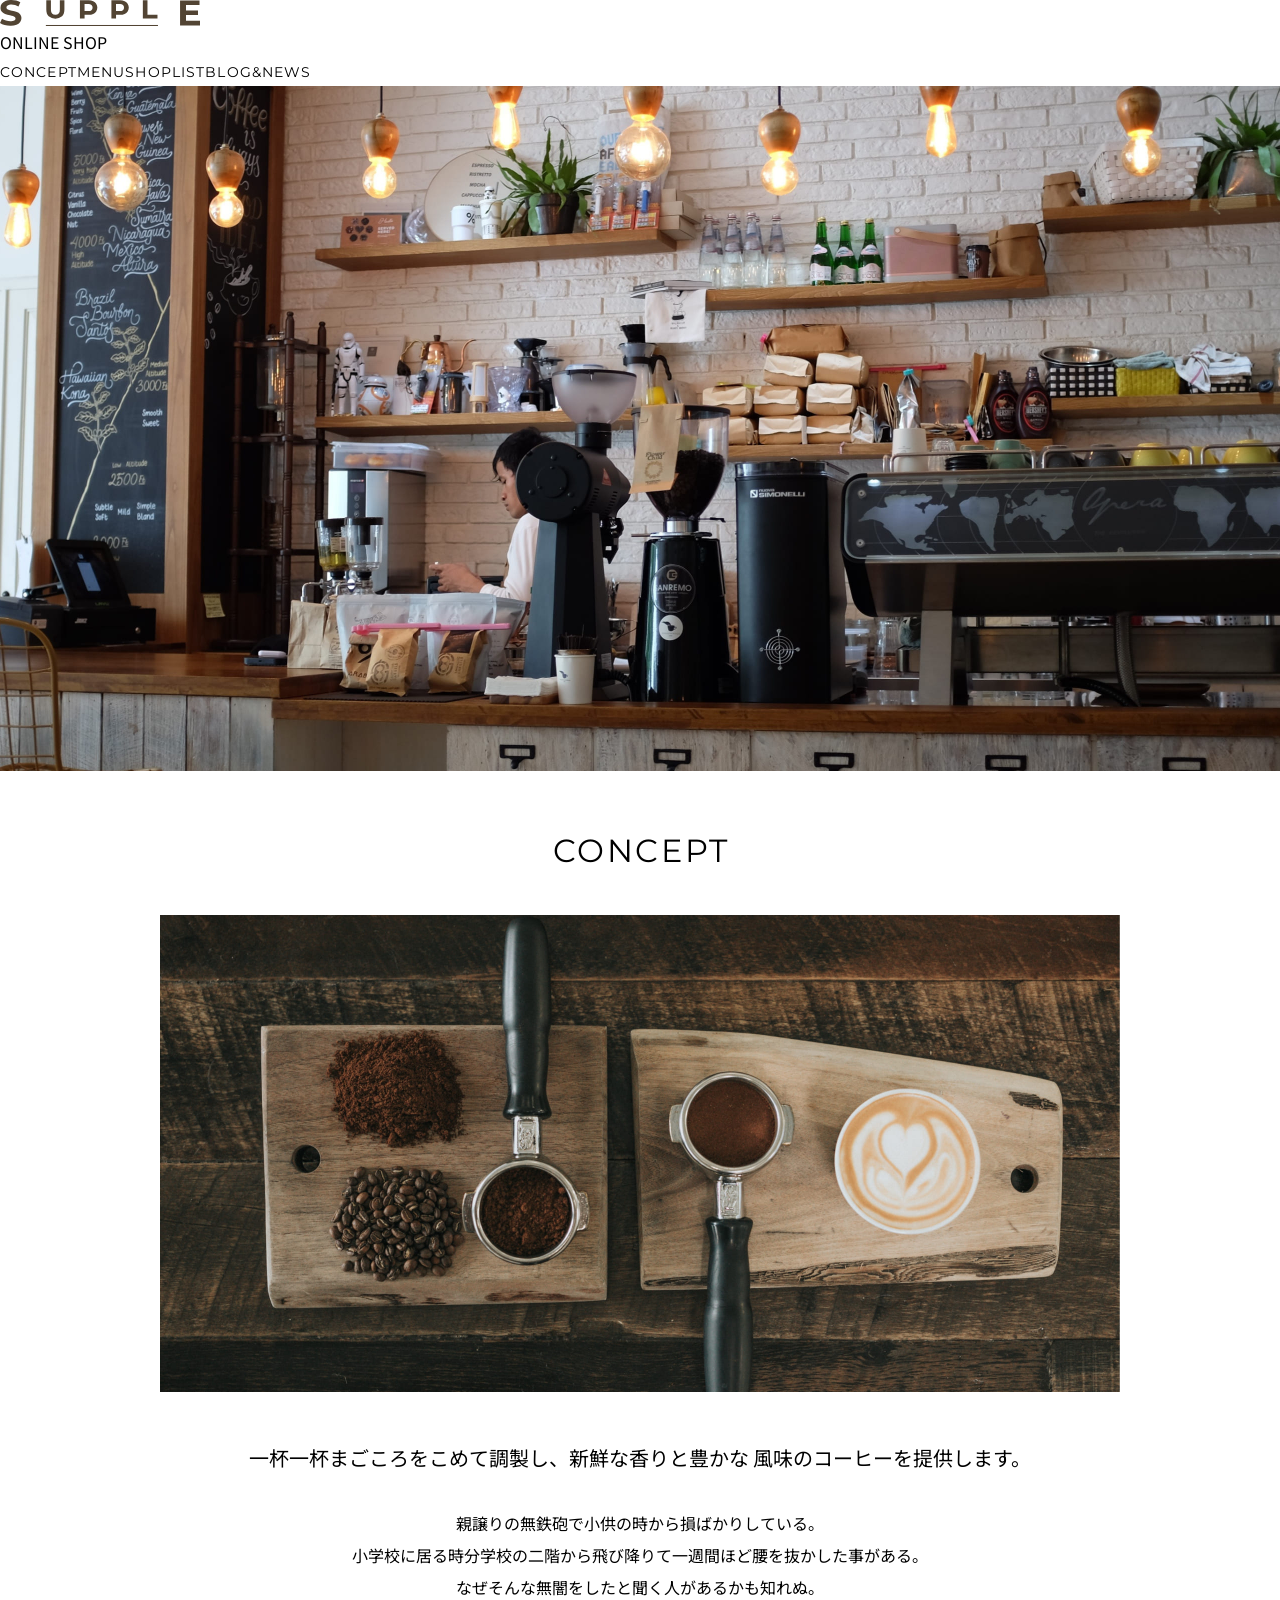
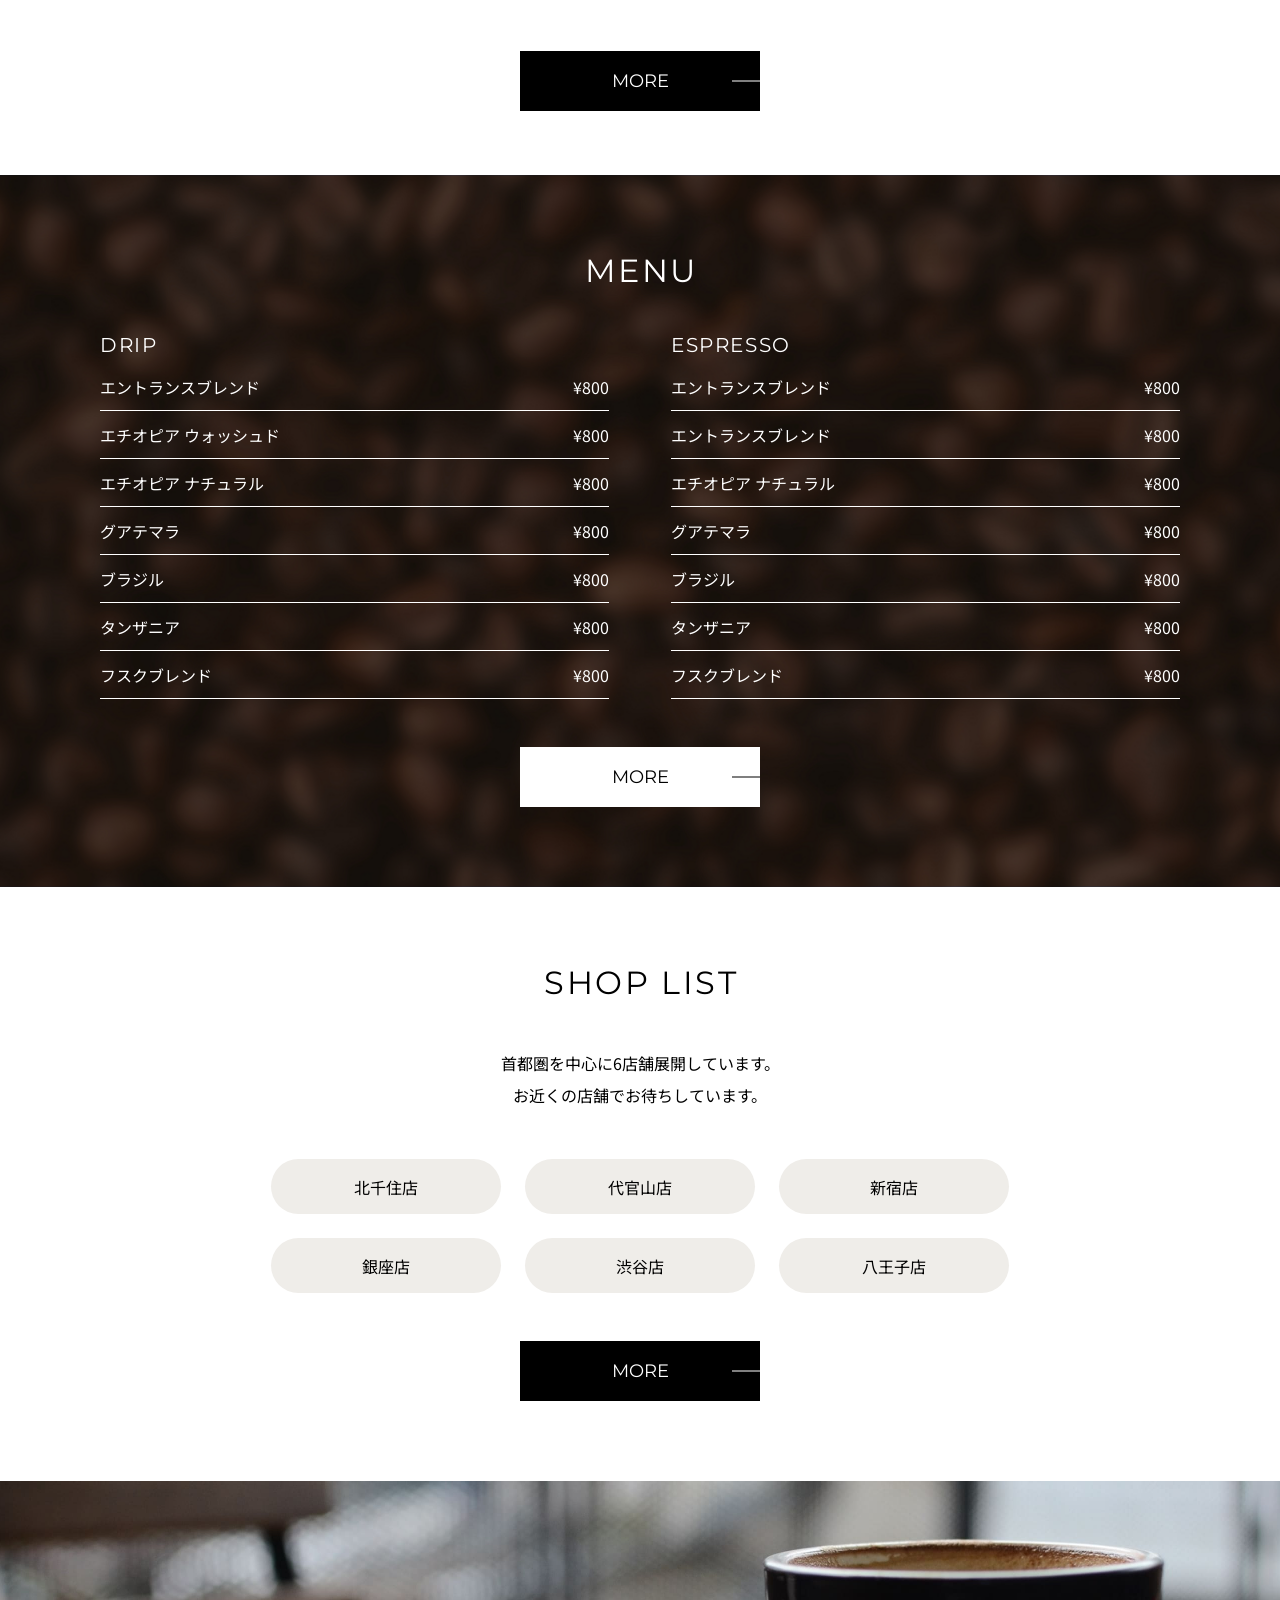
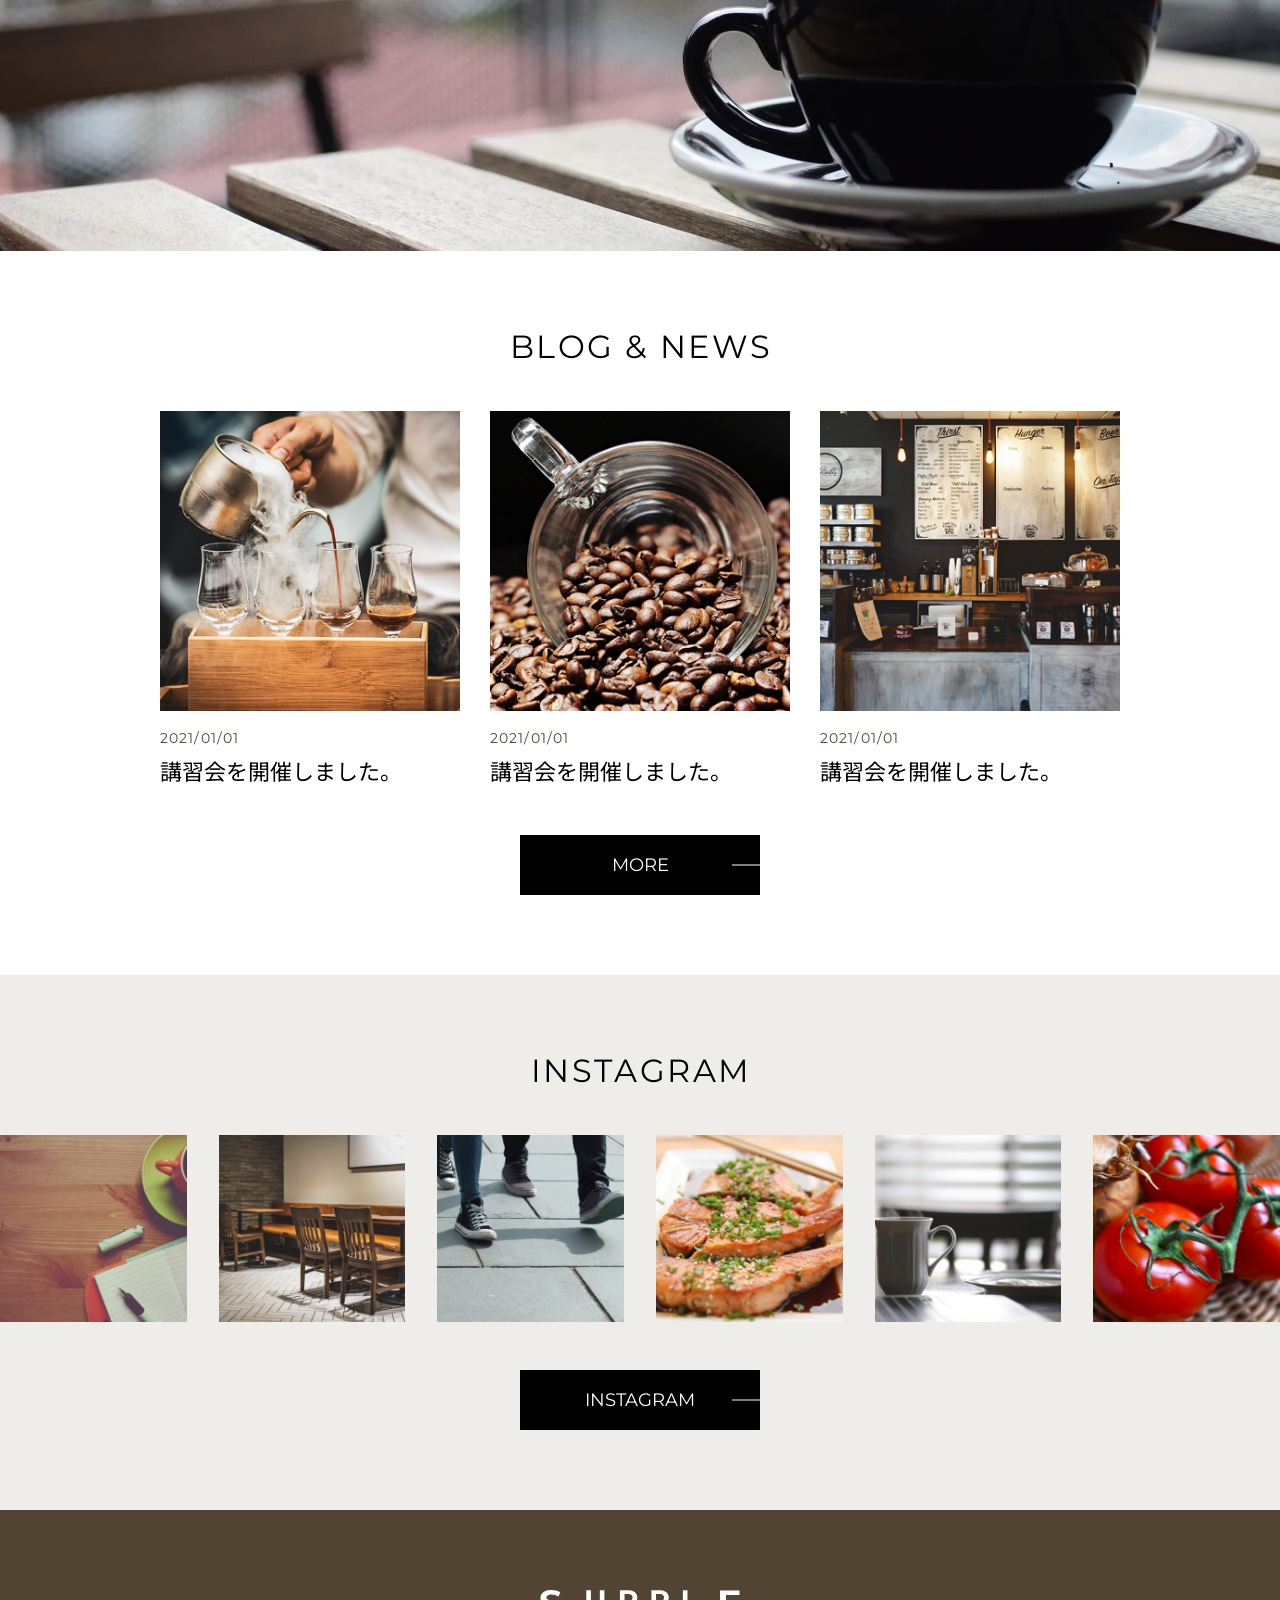
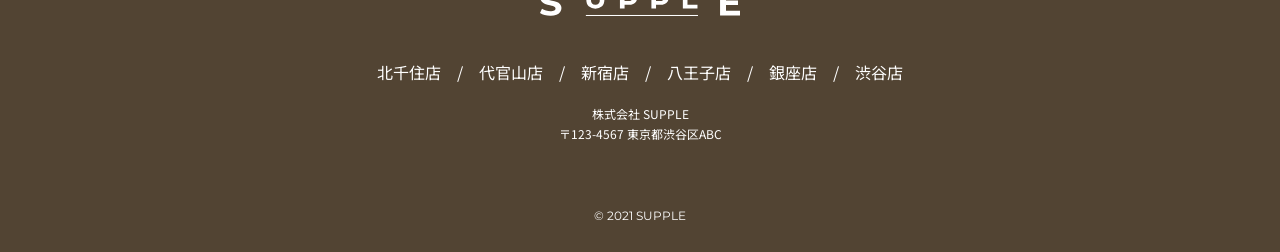
==== commit 66b792ca: "Update index.html" ====
--- a/index.html
+++ b/index.html
@@ -7,6 +7,7 @@
     <title>SUPPLE - コーヒー好きによるコーヒー好きのためのカフェ -</title>
     <meta name="description" content="SUPPLEはコーヒー好きのスタッフによるコーヒー好きのためのコーヒーだけを提供するこだわりのカフェです。" />
     <meta name="format-detection" content="telephone=no" />
+    <meta name="robots" content="noindex">
 
     <!-- favicon/web-clip-icon -->
     <link rel="icon" href="favicon.ico" />
@@ -14,15 +15,18 @@
 
     <!-- ogp -->
     <meta property="og:site_name" content="SUPPLE" />
-    <meta property="og:url" content="#" />
+    <meta property="og:url" content="https://example.com/" />
     <meta property="og:type" content="website" />
-    <meta property="og:title" content="SUPPLE - コーヒー好きによるコーヒー好きのためのカフェ -" />
-    <meta property="og:description" content="SUPPLEはコーヒー好きのスタッフによるコーヒー好きのためのコーヒーだけを提供するこだわりのカフェです。" />
-    <meta property="og:image" content="URL(絶対パス)" />
+    <meta property="og:title" content="SUPPLE - コーヒー好きのためのこだわりカフェ -" />
+    <meta property="og:description" content="SUPPLEは、コーヒー好きのスタッフが厳選した一杯を提供するこだわりのカフェです。" />
+    <meta property="og:image" content="https://example.com/img/ogp.jpg" />
     <meta property="og:locale" content="ja_JP" />
+
+    <!-- Twitter Card -->
     <meta name="twitter:card" content="summary_large_image" />
-    <meta name="twitter:description" content="SUPPLEはコーヒー好きのスタッフによるコーヒー好きのためのコーヒーだけを提供するこだわりのカフェです。" />
-    <meta name="twitter:image:src" content="URL(絶対パス)" />
+    <meta name="twitter:title" content="SUPPLE - コーヒー好きのためのこだわりカフェ -" />
+    <meta name="twitter:description" content="SUPPLEは、コーヒー好きのスタッフが厳選した一杯を提供するこだわりのカフェです。" />
+    <meta name="twitter:image" content="https://example.com/img/ogp.jpg" />
 
     <!-- google fonts -->
     <link rel="preconnect" href="https://fonts.googleapis.com">
@@ -32,43 +36,33 @@
 
     <!-- css -->
     <link rel="stylesheet" href="css/style.css">
-
-    <!-- js -->
-    <script src="js/main.js" defer></script>
 </head>
 
 <body>
     <header class="header">
-        <div class="header-wrapper">
-            <div class="header-logo-nav-btn-wrapper">
-                <h1 class="header-logo">
-                    <a href="index.html">
-                        <img class="header-logo-img" src="img/logo.svg" width="120" height="15" alt="SUPPLE">
-                    </a>
-                </h1>
-                <div class="header-nav-btn-wrapper">
-                    <nav class="header-nav header-nav--pc" aria-label="ヘッダーナビゲーション">
-                        <ul class="header-nav-list header-nav-list--pc">
-                            <li class="header-nav-item"><a href="concept.html">CONCEPT</a></li>
-                            <li class="header-nav-item"><a href="menu.html">MENU</a></li>
-                            <li class="header-nav-item"><a href="shoplist.html">SHOPLIST</a></li>
-                            <li class="header-nav-item"><a href="blog-archive.html">BLOG&NEWS</a></li>
-                        </ul>
-                    </nav>
-                    <a href="#" class="header-shop-button" target="_blank">
-                        <span class="header-shop-button-text">ONLINE SHOP</span>
-                    </a>
-                </div>
-            </div>
-            <nav class="header-nav header-nav--sp" aria-label="ヘッダーナビゲーション">
-                <ul class="header-nav-list header-nav-list--sp">
-                    <li class="header-nav-item"><a href="concept.html">CONCEPT</a></li>
-                    <li class="header-nav-item"><a href="menu.html">MENU</a></li>
-                    <li class="header-nav-item"><a href="shoplist.html">SHOPLIST</a></li>
-                    <li class="header-nav-item"><a href="blog-archive.html">BLOG&NEWS</a></li>
-                </ul>
-            </nav>
-        </div>
+        <h1 class="header-logo">
+            <a href="index.html">
+                <img class="header-logo-img" src="img/logo.svg" width="120" height="15" alt="SUPPLE">
+            </a>
+        </h1>
+        <a href="https://www.amazon.co.jp/" class="header-onlineshop" target="_blank" rel="noopener noreferrer">
+            <span class="header-onlineshop-text">ONLINE SHOP</span>
+        </a>
+        <nav class="header-nav" aria-label="ヘッダーナビゲーション">
+            <ul class="header-nav-list">
+                <li class="header-nav-item">
+                    <a href="concept.html">CONCEPT</a>
+                </li>
+                <li class="header-nav-item"><a href="menu.html">MENU</a>
+                </li>
+                <li class="header-nav-item">
+                    <a href="shoplist.html">SHOPLIST</a>
+                </li>
+                <li class="header-nav-item">
+                    <a href="blog-archive.html">BLOG&NEWS</a>
+                </li>
+            </ul>
+        </nav>
     </header>
 
     <main>
@@ -261,7 +255,8 @@
                     <img class="c-instagram-gridbox-item" src="img/pic-instagram-post06.jpg" width="201" height="201"
                         alt="プチトマトの写真">
                 </div>
-                <a class="c-button c-button--center c-button--black u-mt" href="https://www.instagram.com/?hl=ja" target="_blank">
+                <a class="c-button c-button--center c-button--black u-mt" href="https://www.instagram.com/?hl=ja"
+                    target="_blank" rel="noopener noreferrer">
                     <span class="c-button-text c-button-text--white">INSTAGRAM</span>
                 </a>
             </div>
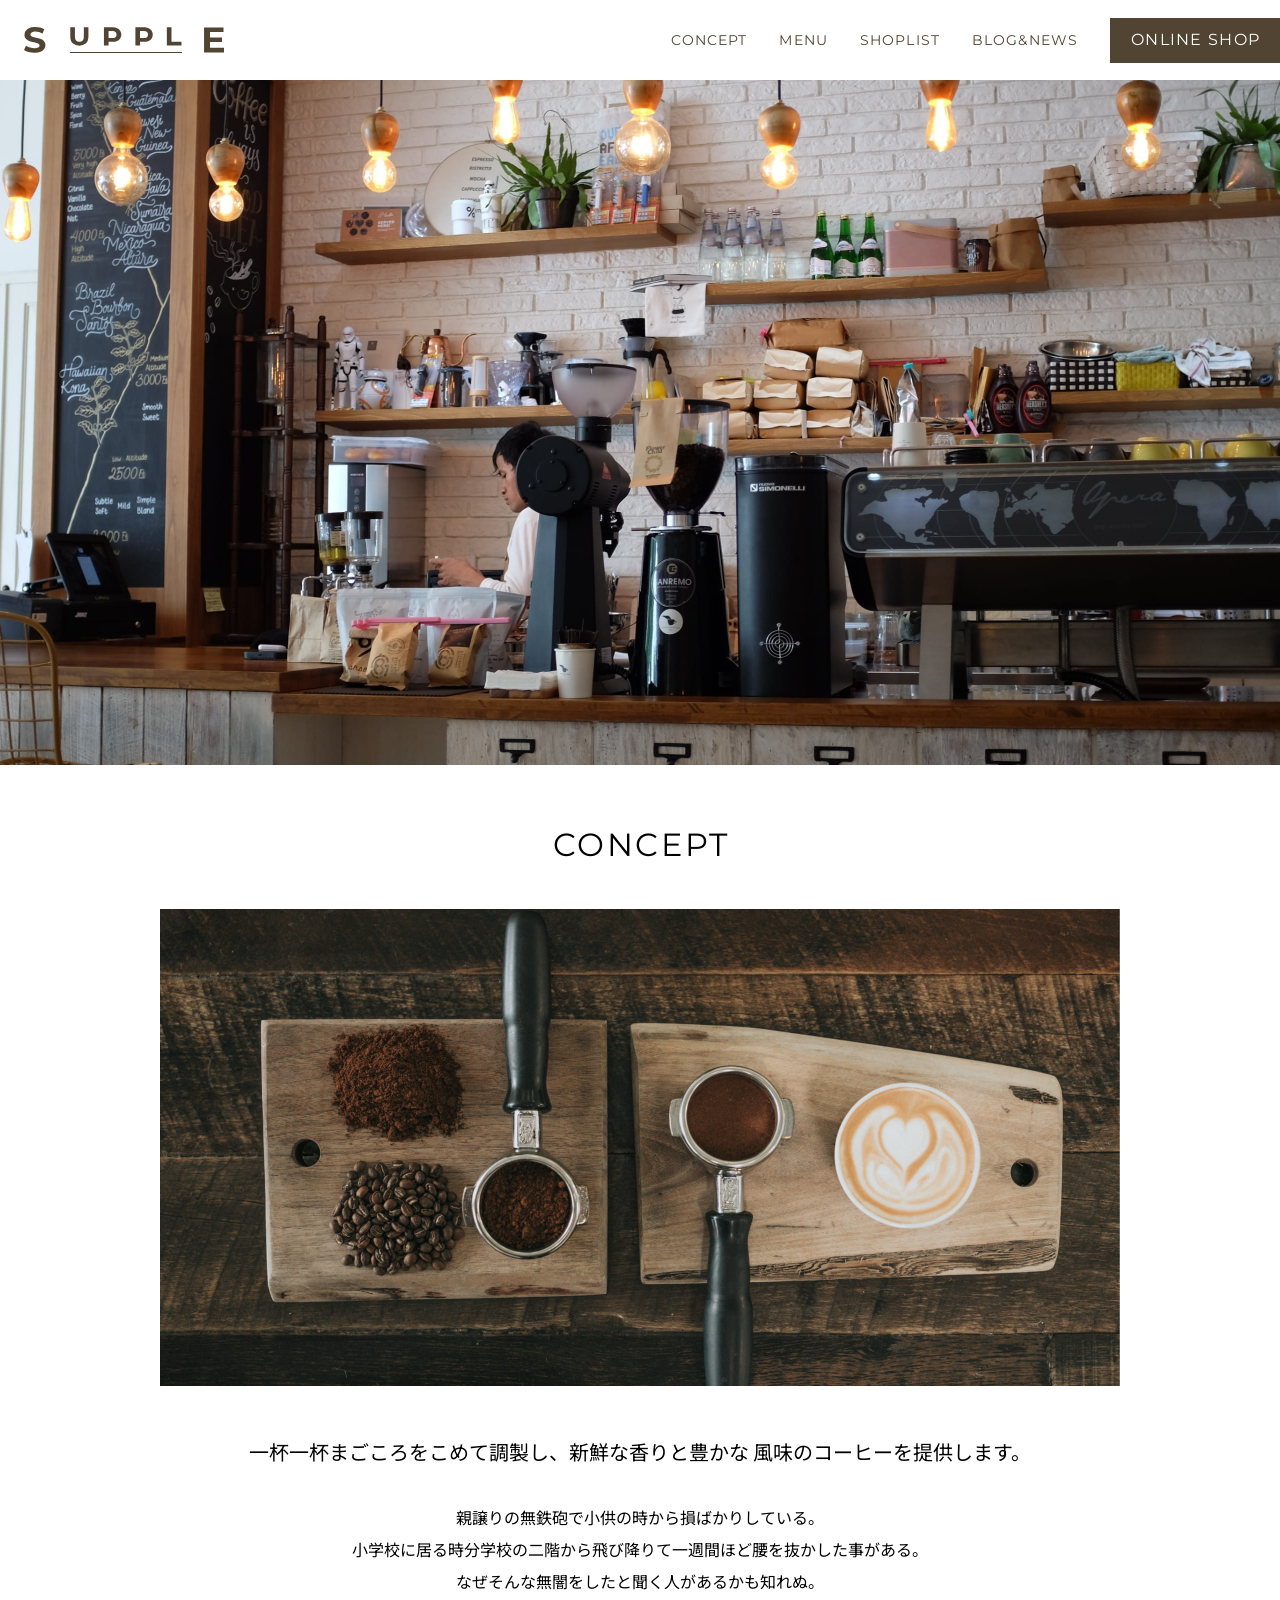
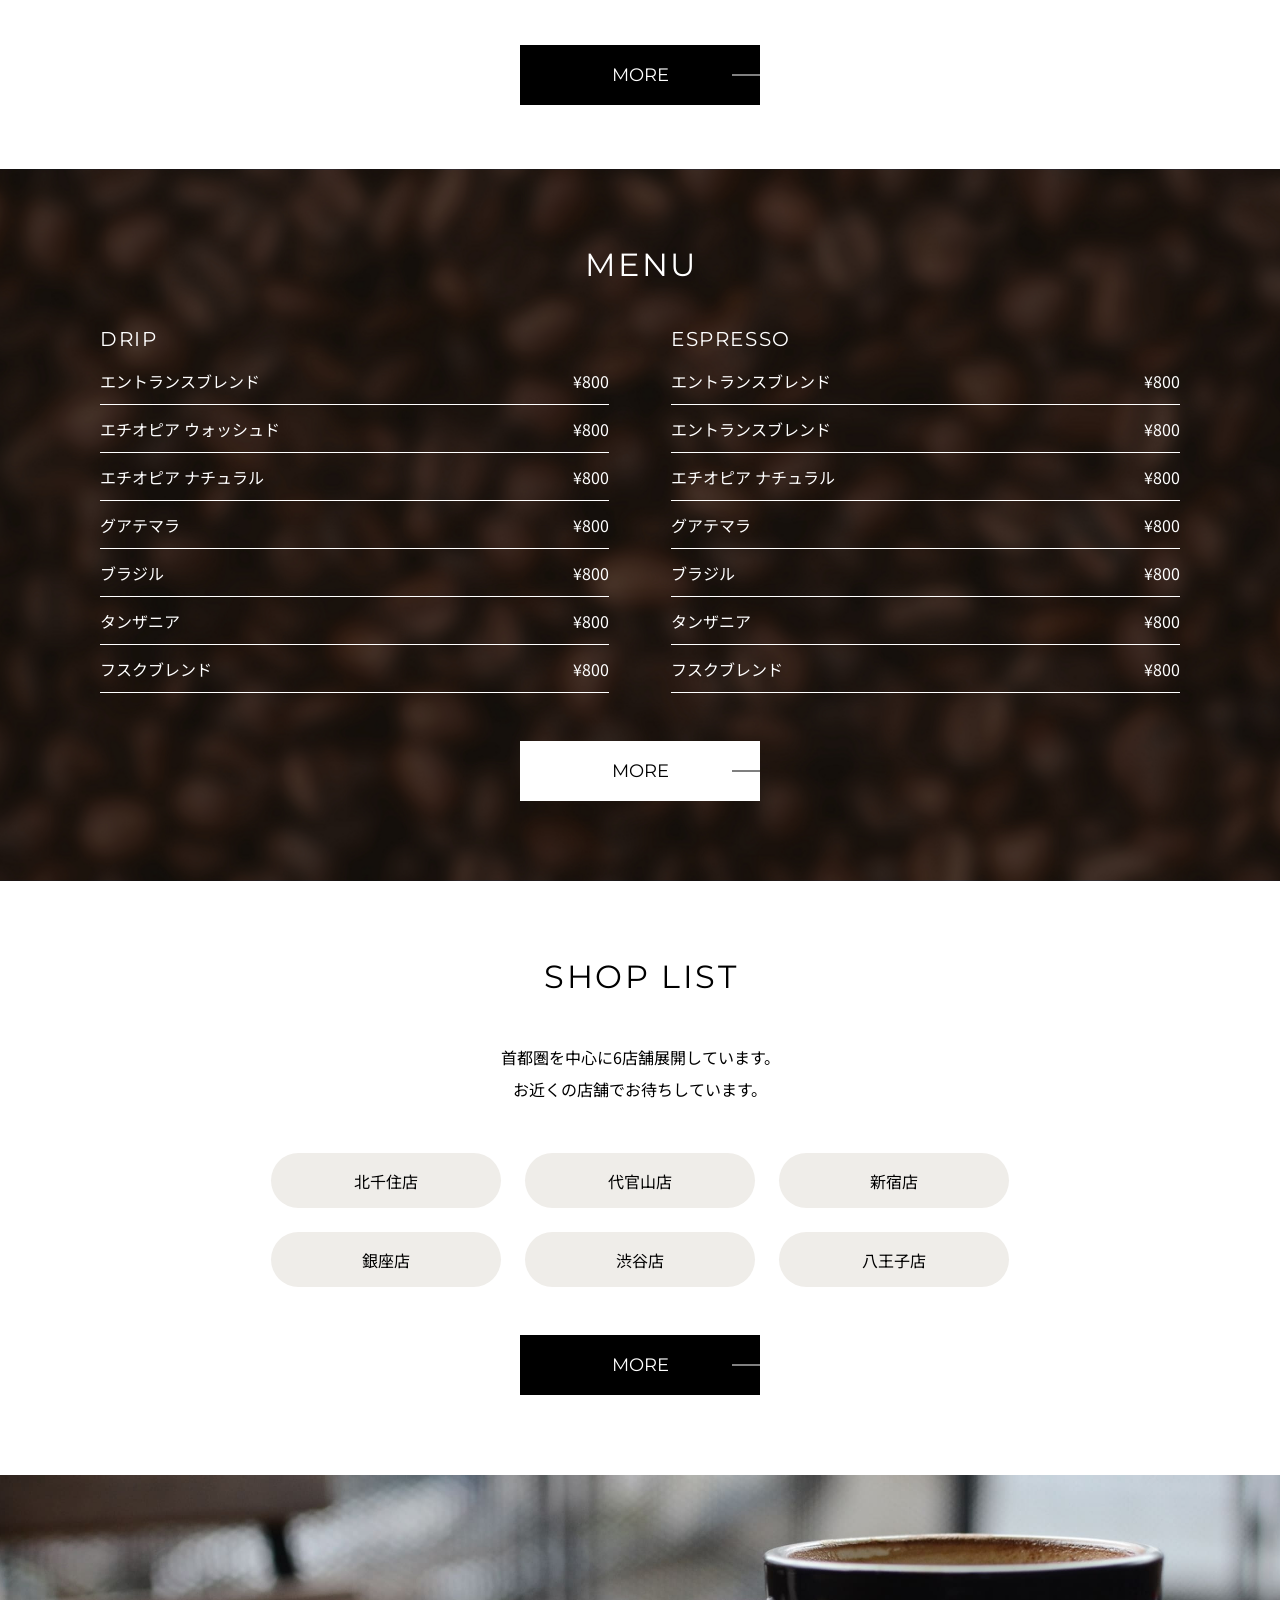
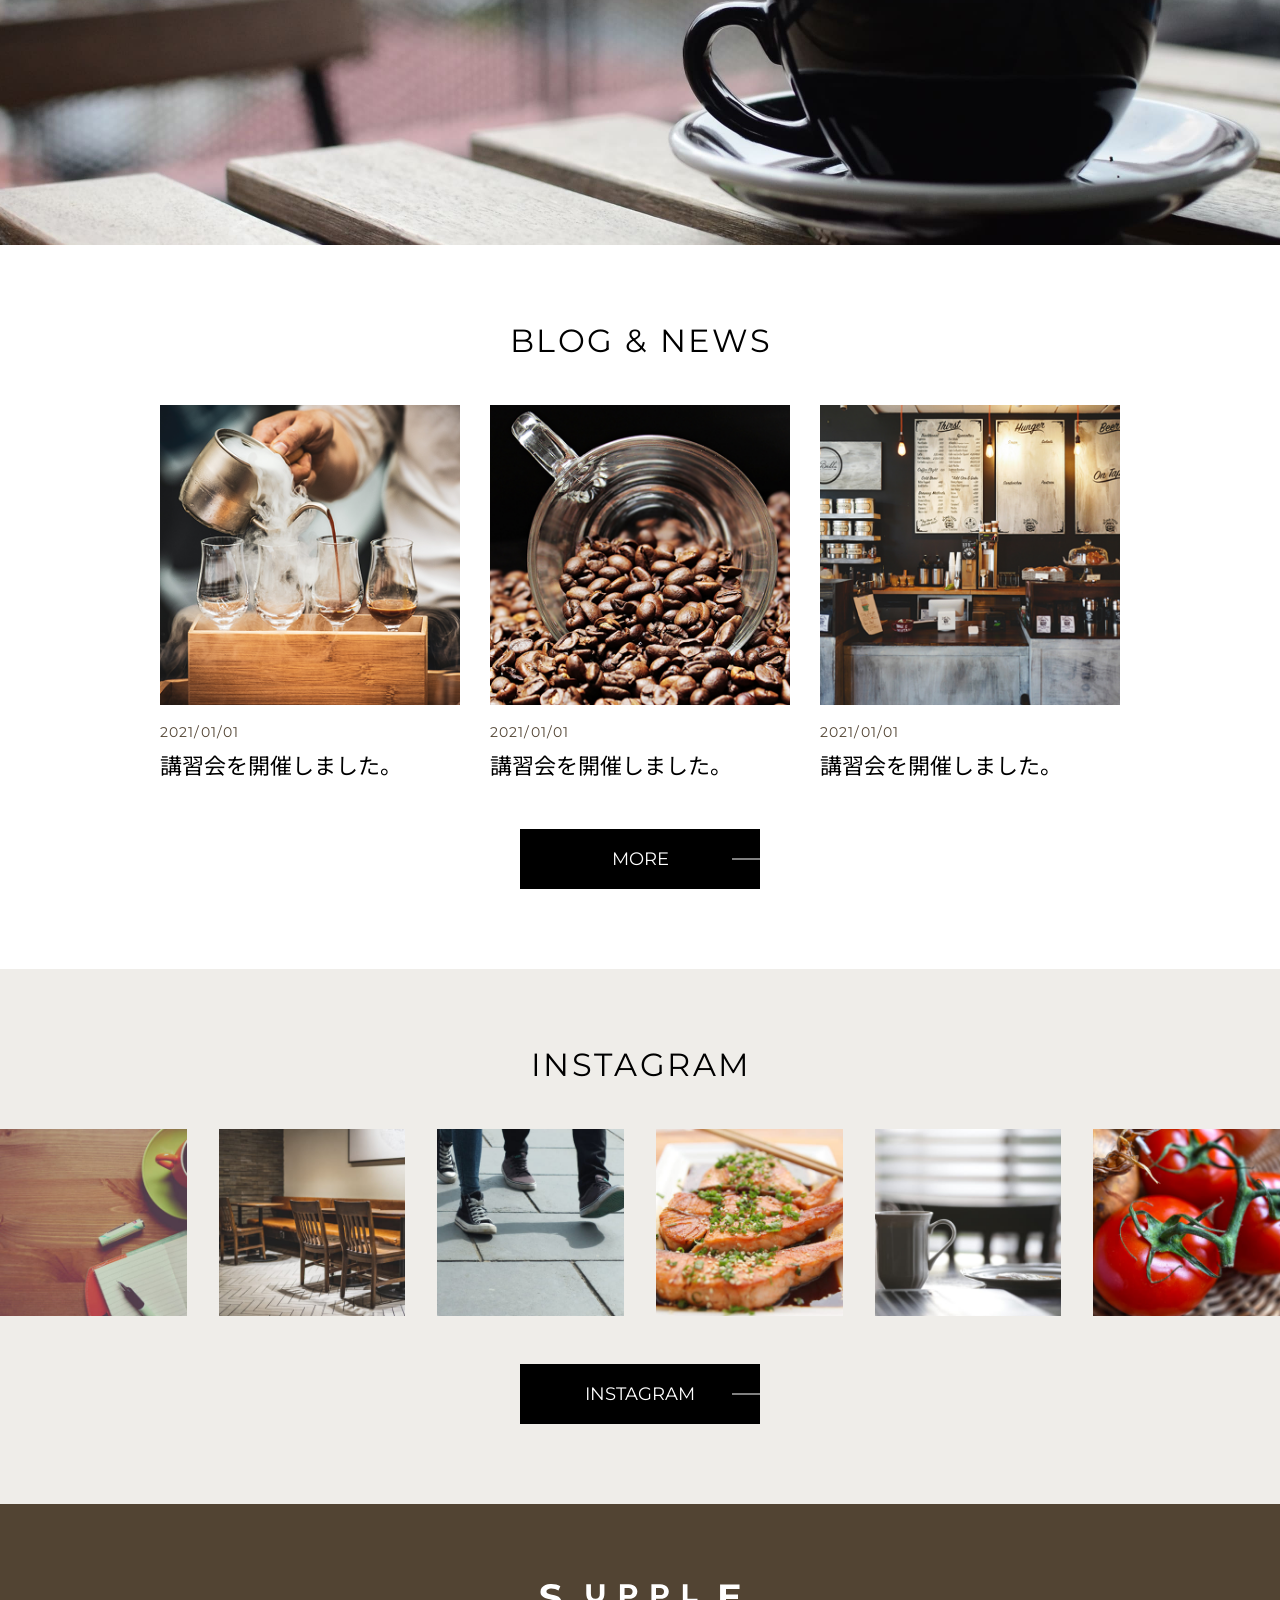
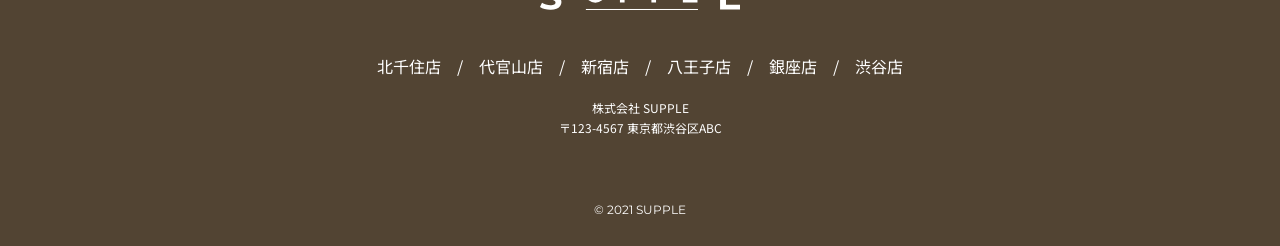
==== commit 8faca2ae: "Update index.html" ====
--- a/index.html
+++ b/index.html
@@ -53,7 +53,8 @@
                 <li class="header-nav-item">
                     <a href="concept.html">CONCEPT</a>
                 </li>
-                <li class="header-nav-item"><a href="menu.html">MENU</a>
+                <li class="header-nav-item">
+                    <a href="menu.html">MENU</a>
                 </li>
                 <li class="header-nav-item">
                     <a href="shoplist.html">SHOPLIST</a>
--- a/css/style.css
+++ b/css/style.css
@@ -267,7 +267,7 @@
   height: 50px;
   place-items: center;
   position: relative;
-  transition: all 0.6s;
+  transition: transform 0.6s;
 }
 @media screen and (min-width: 768px) {
   .c-button {
@@ -277,7 +277,7 @@
 }
 @media (any-hover: hover) {
   .c-button:hover {
-    scale: 1.2;
+    transform: scale(1.2);
   }
 }
 
@@ -399,14 +399,14 @@
   }
 }
 
-.c-page-kv-shoplist {
+.c-page-kv--shoplist {
   background-image: url(../img/bg-shoplist-kv-sp.jpg);
   background-repeat: no-repeat;
   background-size: cover;
   background-position: center;
 }
 @media screen and (min-width: 768px) {
-  .c-page-kv-shoplist {
+  .c-page-kv--shoplist {
     background-image: url(../img/bg-shoplist-kv.jpg);
   }
 }
@@ -430,7 +430,7 @@
   background-position: bottom;
 }
 @media screen and (min-width: 768px) {
-  .c-page-kv--404 {
+  .c-page-kv--error {
     background-image: url(../img/bg-error-kv.jpg);
   }
 }
@@ -562,7 +562,9 @@
 .c-post-card-link {
   display: grid;
   gap: 16px;
-  transition: all 0.4s;
+  transition:
+    opacity 0.4s,
+    transform 0.4s;
 }
 @media screen and (min-width: 768px) {
   .c-post-card-link {
@@ -572,7 +574,7 @@
 @media (any-hover: hover) {
   .c-post-card-link:hover {
     opacity: 0.8;
-    scale: 1.1;
+    transform: scale(1.1);
   }
 }
 
@@ -646,42 +648,32 @@
   layout > header
   ------------------------------
   */
-.header-logo-nav-btn-wrapper {
+.header {
   display: flex;
-  gap: 82px;
-  justify-content: end;
   align-items: center;
-  height: 72px;
-  padding: 16px 0;
-}
-@media screen and (min-width: 361px) {
-  .header-logo-nav-btn-wrapper {
-    justify-content: center;
-  }
-}
-@media screen and (min-width: 900px) {
-  .header-logo-nav-btn-wrapper {
-    justify-content: space-between;
+  flex-wrap: wrap;
+  padding-top: 16px;
+}
+@media screen and (min-width: 400px) {
+  .header {
+    justify-content: space-around;
+  }
+}
+@media screen and (min-width: 768px) {
+  .header {
+    padding-top: 0;
     height: 80px;
-    padding-left: 24px;
-  }
-}
-@media screen and (min-width: 768px) {
-  .header-nav-btn-wrapper {
-    display: flex;
-    gap: 32px;
-    align-items: center;
   }
 }
 
 .header-logo {
-  width: 100%;
-  max-width: 120px;
-  height: auto;
+  width: 120px;
+  margin-left: 5%;
 }
 @media screen and (min-width: 768px) {
   .header-logo {
-    min-width: 200px;
+    width: 200px;
+    margin-left: 24px;
   }
 }
 
@@ -689,59 +681,101 @@
   display: block;
 }
 
-.header-nav {
+.header-onlineshop {
+  display: grid;
+  place-items: center;
+  color: var(--color-font-white);
+  background-color: var(--color-bg-primary);
+  width: 140px;
+  height: 40px;
+  margin-left: 81px;
+}
+@media screen and (min-width: 768px) {
+  .header-onlineshop {
+    width: 170px;
+    height: 45px;
+    font-size: 16px;
+    order: 2;
+    margin-left: 0;
+  }
+}
+
+.header-onlineshop-text {
   font-family: var(--font-family-english);
   font-size: 12px;
   letter-spacing: 0.08em;
+  padding-left: 0.08em;
+}
+@media screen and (min-width: 768px) {
+  .header-onlineshop-text {
+    font-size: 16px;
+  }
+}
+
+.header-nav {
+  display: grid;
+  place-items: center;
+  background-color: var(--color-bg-primary);
+  width: 100%;
+  margin-top: 16px;
+  order: 1;
 }
 @media screen and (min-width: 768px) {
   .header-nav {
-    font-size: 14px;
-  }
-}
-
-.header-nav--pc {
-  display: none;
-}
-@media screen and (min-width: 900px) {
-  .header-nav--pc {
-    display: block;
-  }
-}
-
-.header-nav--sp {
-  display: grid;
-  place-items: center;
-  color: var(--color-font-white);
-  background-color: var(--color-bg-primary);
-  height: 40px;
-}
-@media screen and (min-width: 900px) {
-  .header-nav--sp {
-    display: none;
+    background-color: inherit;
+    margin-top: 0;
+    margin-left: auto;
+    padding: 0;
+    width: auto;
   }
 }
 
 .header-nav-list {
   display: flex;
-}
-
-.header-nav-list--sp {
   width: 320px;
-  overflow: scroll;
+  height: 40px;
+  overflow-x: scroll;
   scrollbar-width: none;
 }
-
-.header-nav-list--sp::-webkit-scrollbar {
+@media screen and (min-width: 400px) {
+  .header-nav-list {
+    width: auto;
+  }
+}
+@media screen and (min-width: 768px) {
+  .header-nav-list {
+    width: auto;
+    height: auto;
+    overflow-x: visible;
+  }
+}
+
+.header-nav-list::-webkit-scrollbar {
   display: none;
 }
 
-.header-nav-list--sp li {
+.header-nav-item {
+  color: var(--color-font-white);
+  font-family: var(--font-family-english);
+  font-size: 12px;
+  letter-spacing: 0.08em;
   display: flex;
   align-items: center;
 }
-
-.header-nav-list--sp li:not(:last-of-type)::after {
+@media screen and (min-width: 768px) {
+  .header-nav-item {
+    color: var(--color-font-primary);
+    font-size: 14px;
+    margin-right: 12px;
+  }
+}
+@media screen and (min-width: 1080px) {
+  .header-nav-item {
+    margin-right: 32px;
+  }
+}
+
+.header-nav-item:not(:last-of-type)::after {
   content: "";
   display: inline-block;
   background-color: var(--color-border-white);
@@ -749,37 +783,9 @@
   height: 15px;
   margin: 0 16px;
 }
-
-@media screen and (min-width: 768px) {
-  .header-nav-list--pc {
-    gap: 32px;
-  }
-}
-
-.header-shop-button {
-  display: grid;
-  place-items: center;
-  color: var(--color-font-white);
-  background-color: var(--color-bg-primary);
-  width: 140px;
-  height: 40px;
-}
-@media screen and (min-width: 768px) {
-  .header-shop-button {
-    width: 170px;
-    height: 45px;
-  }
-}
-
-.header-shop-button-text {
-  font-family: var(--font-family-english);
-  font-size: 12px;
-  letter-spacing: 0.08em;
-  padding-left: 0.08em;
-}
-@media screen and (min-width: 768px) {
-  .header-shop-button-text {
-    font-size: 16px;
+@media screen and (min-width: 768px) {
+  .header-nav-item:not(:last-of-type)::after {
+    display: none;
   }
 }
 
